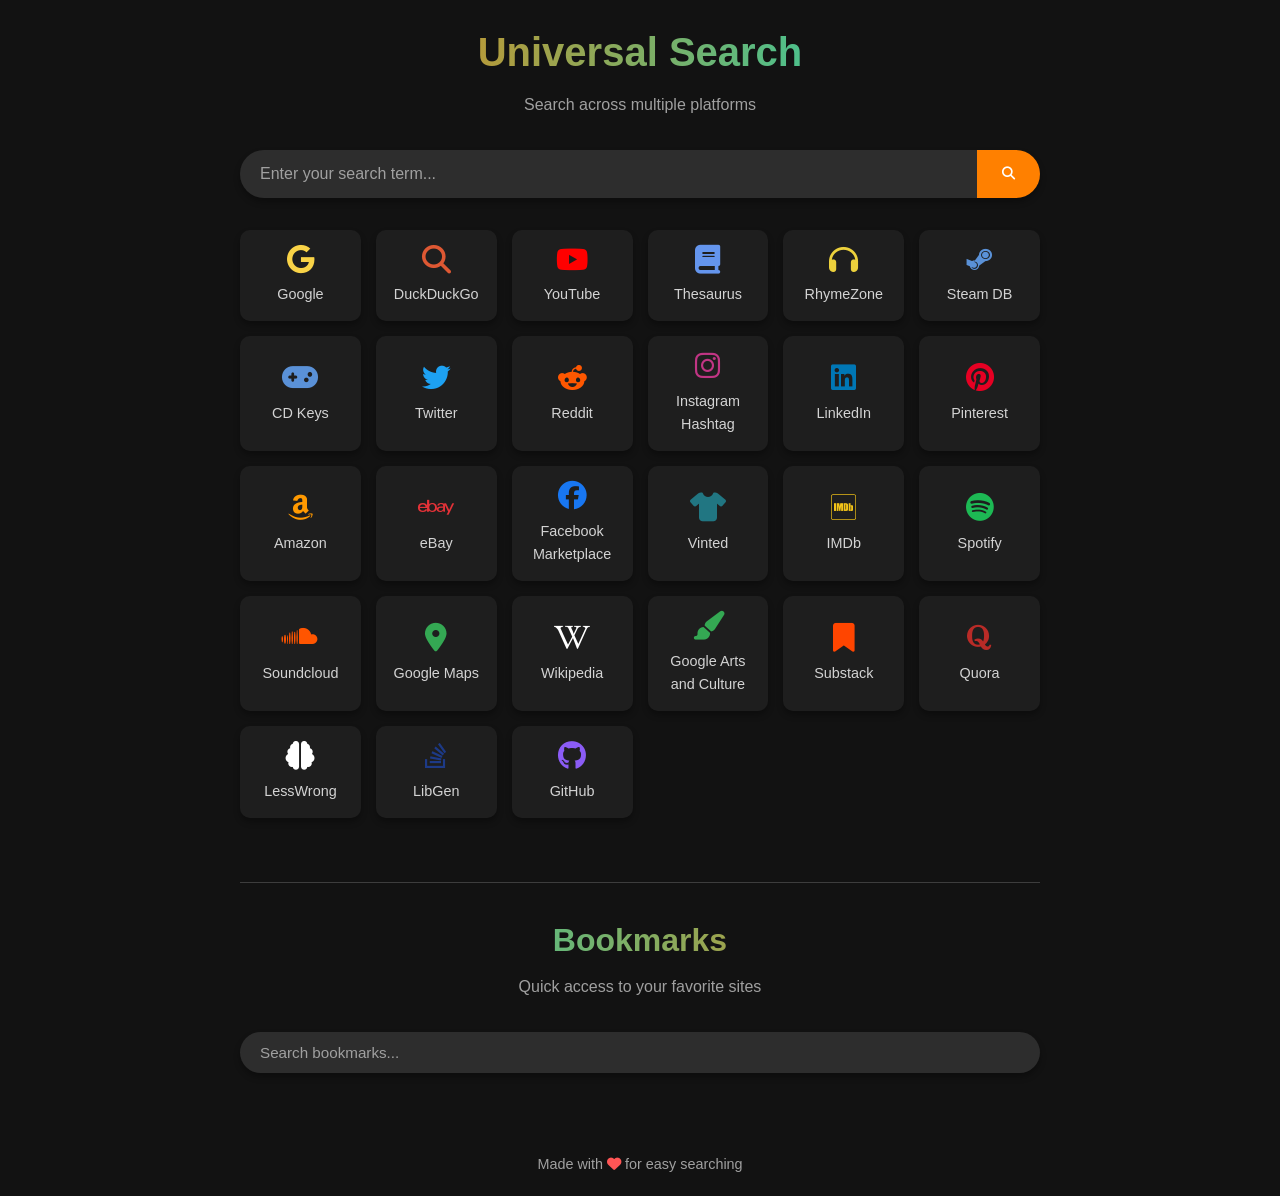
==== index.html @ 2fc73e58 "Update index.html" ====
<!DOCTYPE html>
<html lang="en">
<head>
    <meta charset="UTF-8">
    <meta name="viewport" content="width=device-width, initial-scale=1.0">
    <title>🌍 Universal Search</title>
    <link rel="stylesheet" href="https://cdnjs.cloudflare.com/ajax/libs/font-awesome/6.4.0/css/all.min.css">
    <style>
        :root {
    --bg-color: #121212;
    --card-bg: #1e1e1e;
    --text-primary: lightgrey;
    --text-secondary: #a0a0a0;
    --accent-color: #ff8000;
    --accent-hover: #9a67ea;
    --input-bg: #2d2d2d;
    --input-border: #3d3d3d;
    --shadow: 0 4px 6px rgba(0, 0, 0, 0.3);
}

* {
    margin: 0;
    padding: 0;
    box-sizing: border-box;
    font-family: 'Segoe UI', Tahoma, Geneva, Verdana, sans-serif;
}

body {
    background-color: var(--bg-color);
    color: var(--text-primary);
    min-height: 100vh;
    display: flex;
    justify-content: center;
    align-items: center;
    padding: 20px;
    line-height: 1.6;
}

.container {
    width: 100%;
    max-width: 800px;
    margin: 0 auto;
}

header {
    text-align: center;
    margin-bottom: 2rem;
}

h1 {
    font-size: 2.5rem;
    margin-bottom: 0.5rem;
    background: linear-gradient(90deg, var(--accent-color), #03dac6);
    -webkit-background-clip: text;
    background-clip: text;
    color: transparent;
}

.subtitle {
    color: var(--text-secondary);
    font-size: 1rem;
}

.search-box {
    margin-bottom: 2rem;
}

.input-group {
    display: flex;
    border-radius: 30px;
    overflow: hidden;
    box-shadow: var(--shadow);
}

#search-input {
    flex: 1;
    padding: 15px 20px;
    border: none;
    background-color: var(--input-bg);
    color: var(--text-primary);
    font-size: 1rem;
    outline: none;
}

#search-input::placeholder {
    color: var(--text-secondary);
}

#search-button {
    padding: 0 25px;
    border: none;
    background-color: var(--accent-color);
    color: white;
    cursor: pointer;
    transition: background-color 0.3s;
}

#search-button:hover {
    background-color: var(--accent-hover);
}

.search-options {
    display: grid;
    grid-template-columns: repeat(auto-fill, minmax(120px, 1fr));
    gap: 15px;
    margin-top: 1.5rem;
}

.search-option {
    background-color: var(--card-bg);
    border-radius: 10px;
    padding: 15px;
    text-align: center;
    cursor: pointer;
    transition: transform 0.2s, box-shadow 0.2s;
    box-shadow: var(--shadow);
    display: flex;
    flex-direction: column;
    align-items: center;
    justify-content: center;
}

.search-option:hover {
    transform: translateY(-3px);
    box-shadow: 0 6px 12px rgba(0, 0, 0, 0.2);
}

.search-option i {
    font-size: 1.8rem;
    margin-bottom: 10px;
}

.search-option .name {
    font-size: 0.9rem;
    font-weight: 500;
}

/* Bookmarks Section Styles */
.bookmarks-section {
    margin-top: 4rem;
    padding-top: 2rem;
    border-top: 1px solid var(--input-border);
}

.bookmarks-header {
    text-align: center;
    margin-bottom: 2rem;
}

.bookmarks-header h2 {
    font-size: 2rem;
    margin-bottom: 0.5rem;
    background: linear-gradient(90deg, #03dac6, var(--accent-color));
    -webkit-background-clip: text;
    background-clip: text;
    color: transparent;
}

.bookmarks-search {
    margin-bottom: 2rem;
}

.bookmarks-search input {
    width: 100%;
    padding: 12px 20px;
    border-radius: 30px;
    border: none;
    background-color: var(--input-bg);
    color: var(--text-primary);
    font-size: 0.95rem;
    outline: none;
    box-shadow: var(--shadow);
}

.bookmarks-search input::placeholder {
    color: var(--text-secondary);
}

.bookmarks-container {
    display: grid;
    grid-template-columns: repeat(auto-fill, minmax(250px, 1fr));
    gap: 20px;
}

.bookmark-category {
    background-color: var(--card-bg);
    border-radius: 10px;
    padding: 20px;
    box-shadow: var(--shadow);
}

.bookmark-category.hidden {
    display: none;
}

.category-header {
    font-size: 1.1rem;
    font-weight: 600;
    margin-bottom: 15px;
    padding-bottom: 10px;
    border-bottom: 2px solid;
}

.bookmark-list {
    display: flex;
    flex-direction: column;
    gap: 8px;
}

.bookmark-item {
    color: var(--text-primary);
    text-decoration: none;
    font-size: 0.95rem;
    transition: color 0.2s, transform 0.2s;
    display: block;
    padding: 4px 0;
}

.bookmark-item:hover {
    transform: translateX(5px);
    opacity: 0.8;
}

.bookmark-item.hidden {
    display: none;
}

.no-results {
    text-align: center;
    color: var(--text-secondary);
    padding: 40px 20px;
    font-size: 1.1rem;
    display: none;
}

.no-results.show {
    display: block;
}

footer {
    text-align: center;
    margin-top: 3rem;
    color: var(--text-secondary);
    font-size: 0.9rem;
}

footer i {
    color: #ff5555;
}

@media (max-width: 600px) {
    .search-options {
        grid-template-columns: repeat(auto-fill, minmax(100px, 1fr));
    }
    
    .bookmarks-container {
        grid-template-columns: 1fr;
    }
    
    h1 {
        font-size: 2rem;
    }
}
    </style>
</head>
<body>
    <div class="container">
        <header>
            <h1>Universal Search</h1>
            <p class="subtitle">Search across multiple platforms</p>
        </header>

        <main>
            <div class="search-box">
                <div class="input-group">
                    <input type="text" id="search-input" placeholder="Enter your search term..." autofocus>
                    <button id="search-button">
                        <i class="fas fa-search"></i>
                    </button>
                </div>
            </div>

            <div class="search-options">
                <!-- Search options will be populated by JavaScript -->
            </div>

            <!-- Bookmarks Section -->
            <section class="bookmarks-section">
                <div class="bookmarks-header">
                    <h2>Bookmarks</h2>
                    <p class="subtitle">Quick access to your favorite sites</p>
                </div>

                <div class="bookmarks-search">
                    <input type="text" id="bookmarks-search-input" placeholder="Search bookmarks...">
                </div>

                <div class="bookmarks-container" id="bookmarks-container">
                    <!-- Bookmarks will be populated by JavaScript -->
                </div>

                <div class="no-results" id="no-results">
                    No bookmarks found matching your search.
                </div>
            </section>
        </main>

        <footer>
            <p>Made with <i class="fas fa-heart"></i> for easy searching</p>
        </footer>
    </div>

    <script>
       // Array of search options - easily editable by developers
const searchOptions = [
  
  
    // Search Engines
    {
        name: "Google",
        icon: "fab fa-google",
        url: "https://www.google.com/search?q=",
        color: "#f9d347" // Google yellow
    },
    {
        name: "DuckDuckGo",
        icon: "fas fa-search",
        url: "https://duckduckgo.com/?q=",
        color: "#DE5833" // DuckDuckGo red
    },
    {
        name: "YouTube",
        icon: "fab fa-youtube",
        url: "https://www.youtube.com/results?search_query=",
        color: "#FF0000" // YouTube red
    },
    {
        name: "Thesaurus",
        icon: "fa-solid fa-book",
        url: "https://www.onelook.com/thesaurus/?s=",
        color: "#6495ED" // Onelook blue
    },
    {
        name: "RhymeZone",
        icon: "fa-solid fa-headphones",
        url: "https://www.rhymezone.com/r/rhyme.cgi?Word=",
        color: "#ecd13c" // Rhymezone yellow
    },
    // Gaming
    {
        name: "Steam DB",
        icon: "fa-brands fa-steam-symbol",
        url: "https://steamdb.info/search/?a=all&q=",
        color: "#5a91d7" // Steam blue
    },
    {
        name: "CD Keys",
        icon: "fa-solid fa-gamepad",
        url: "https://www.cdkeys.com/#q=",
        color: "#5a91d7" // CD Keys blue
    },
    // Social Media
    {
        name: "Twitter",
        icon: "fab fa-twitter",
        url: "https://twitter.com/search?q=",
        color: "#1DA1F2" // Twitter blue
    },
    {
        name: "Reddit",
        icon: "fa-brands fa-reddit-alien",
        url: "https://www.reddit.com/search/?q=",
        color: "#FF5700" // Reddit orange
    },
    {
        name: "Instagram Hashtag",
        icon: "fa-brands fa-instagram",
        url: "https://www.instagram.com/explore/tags/",
        color: "#C13584" // Instagram gradient
    },
    {
        name: "LinkedIn",
        icon: "fab fa-linkedin",
        url: "https://www.linkedin.com/search/results/all/?keywords=",
        color: "#0077B5" // LinkedIn blue
    },
    {
        name: "Pinterest",
        icon: "fab fa-pinterest",
        url: "https://www.pinterest.com/search/pins/?q=",
        color: "#E60023" // Pinterest red
    },
    // Shopping
    {
        name: "Amazon",
        icon: "fab fa-amazon",
        url: "https://www.amazon.co.uk/s?k=",
        color: "#FF9900" // Amazon orange
    },
    {
        name: "eBay",
        icon: "fab fa-ebay",
        url: "https://www.ebay.co.uk/sch/i.html?_nkw=",
        color: "#E53238" // eBay red
    },
    {
        name: "Facebook Marketplace",
        icon: "fab fa-facebook",
        url: "https://www.facebook.com/marketplace/glasgow/search?query=",
        color: "#1877F2" // Facebook blue
    },
    {
        name: "Vinted",
        icon: "fa-solid fa-shirt",
        url: "https://www.vinted.co.uk/catalog?search_text=",
        color: "#217682" // Vinted teal
    },
    // Entertainment
    {
        name: "IMDb",
        icon: "fab fa-imdb",
        url: "https://www.imdb.com/find?q=",
        color: "#F5C518" // IMDb yellow
    },
    {
        name: "Spotify",
        icon: "fab fa-spotify",
        url: "https://open.spotify.com/search/",
        color: "#1DB954" // Spotify green
    },
    {
        name: "Soundcloud",
        icon: "fab fa-soundcloud",
        url: "https://soundcloud.com/search?q=",
        color: "#FF5500" // Soundcloud orange
    },
    // Learning
    {
        name: "Google Maps",
        icon: "fas fa-map-marker-alt",
        url: "https://www.google.com/maps/search/",
        color: "#34A853" // Google Maps green
    },
    {
        name: "Wikipedia",
        icon: "fab fa-wikipedia-w",
        url: "https://en.wikipedia.org/wiki/Special:Search?search=",
        color: "#FFFFFF" // Wikipedia white
    },
    {
        name: "Google Arts and Culture",
        icon: "fas fa-paint-brush",
        url: "https://artsandculture.google.com/search?q=",
        color: "#34A853" // Google Arts and Culture green
    },
    {
        name: "Substack",
        icon: "fa-solid fa-bookmark",
        url: "https://substack.com/search/",
        color: "#FF4500" // Substack orange
    },
    {
        name: "Quora",
        icon: "fab fa-quora",
        url: "https://www.quora.com/search?q=",
        color: "#B92B27" // Quora red
    },
    {
        name: "LessWrong",
        icon: "fa-solid fa-brain",
        url: "https://www.lesswrong.com/search?query=",
        color: "#ffffff" // LessWrong white
    },
    {
        name: "LibGen",
        icon: "fab fa-stack-overflow",
        url: "https://libgen.li/index.php?req=",
        color: "#1d3a87" // LibGen blue
    },
    // Programming
    {
        name: "GitHub",
        icon: "fab fa-github",
        url: "https://github.com/search?q=",
        color: "#8B5CF6" // GitHub purple
    }
];

// Bookmarks data - easily editable by developers
const bookmarks = [
  
    // Entertainment 
    {
        name: "YouTube",
        url: "https://www.youtube.com/",
        category: "Entertainment",
        tags: ["Entertainment", "Learning", "Video"]
    },
    {
        name: "Spotify",
        url: "https://open.spotify.com/",
        category: "Entertainment",
        tags: ["Entertainment", "Learning", "Podcast", "Music"]
    },
    {
        name: "Rumble",
        url: "https://rumble.com/",
        category: "Entertainment",
        tags: ["Entertainment", "Learning", "Podcast"]
    },
    // Prudence 
    {
        name: "To Do - Upcoming",
        url: "https://app.todoist.com/app/upcoming",
        category: "Prudence",
        tags: ["Prudence", "Planning"]
    },
    {
        name: "Calendar",
        url: "https://calendar.google.com/calendar/u/0/r",
        category: "Prudence",
        tags: ["Prudence", "Planning"]
    },
    {
        name: "Habitify",
        url: "https://app.habitify.me/journal/all-habits",
        category: "Prudence",
        tags: ["Prudence", "Planning"]
    },
    // Programming 
    {
        name: "GitHub",
        url: "https://github.com",
        category: "Programming",
        tags: ["development", "code", "repository", "version control", "git"]
    },
    {
        name: "GitHub Repos",
        url: "https://github.com/kay-who-codes?tab=repositories",
        category: "Programming",
        tags: ["development", "code", "repository", "version control", "git"]
    },
    {
        name: "CodePen",
        url: "https://codepen.io",
        category: "Programming",
        tags: ["development", "code", "frontend", "playground"]
    },
    // Reading
    {
        name: "Google Play Books",
        url: "https://play.google.com/books",
        category: "Reading",
        tags: ["Learning", "blog", "writing", "stories"]
    },
    // Money 
    {
        name: "Nationwide",
        url: "https://www.nationwide.co.uk/",
        category: "Money",
        tags: ["money", "fiat"]
    },
    {
        name: "Yahoo Finance - Trending",
        url: "https://uk.finance.yahoo.com/markets/stocks/trending/",
        category: "Money",
        tags: ["Learning", "money", "investing", "fiat"]
    },
               {
        name: "eToro Watchlist",
        url: "https://www.etoro.com/watchlists",
        category: "Money",
        tags: ["Learning", "money", "investing", "fiat"]
    },
    {
        name: "Trading 212",
        url: "https://www.trading212.com/",
        category: "Money",
        tags: ["Learning", "money", "investing", "fiat"]
    },
    // Social Media
    {
        name: "Twitter",
        url: "https://twitter.com",
        category: "Social Media",
        tags: ["social", "microblogging", "news"]
    },
    {
        name: "Reddit",
        url: "https://www.reddit.com",
        category: "Social Media",
        tags: ["social", "community", "forums", "discussion"]
    },
    {
        name: "LinkedIn",
        url: "https://www.linkedin.com",
        category: "Social Media",
        tags: ["social", "professional", "networking", "jobs"]
    },
    {
        name: "Discord",
        url: "https://discord.com",
        category: "Social Media",
        tags: ["social", "chat", "community", "voice"]
    },
    // Gaming 
    {
        name: "Lichess",
        url: "http://lichess.org/",
        category: "Gaming",
        tags: ["gaming", "strategy", "multiplayer"]
    },
    {
        name: "Board Game Arena",
        url: "https://boardgamearena.com",
        category: "Gaming",
        tags: ["gaming", "Board Games", "multiplayer"]
    },
    // AI Chat 
    {
        name: "ChatGPT",
        url: "https://chat.openai.com",
        category: "AI Chat",
        tags: ["ai", "chatbot", "assistant", "openai"]
    },
    {
        name: "Claude",
        url: "https://claude.ai",
        category: "AI Chat",
        tags: ["ai", "chatbot", "assistant", "anthropic"]
    },
    {
        name: "Google Gemini",
        url: "https://gemini.google.com",
        category: "AI Chat",
        tags: ["ai", "chatbot", "assistant", "google"]
    },
    {
        name: "Lumo",
        url: "https://lumo.proton.me/u/0/",
        category: "AI Chat",
        tags: ["ai", "chatbot", "private", "assistant"]
    },
    // Shopping 
    {
        name: "Amazon",
        url: "https://www.amazon.co.uk/",
        category: "Shopping",
        tags: ["shopping"]
    },
    {
        name: "eBay",
        url: "http://www.ebay.co.uk/",
        category: "Shopping",
        tags: ["shopping"]
    },
    {
        name: "Facebook Marketplace",
        url: "http://facebook.com/marketplace",
        category: "Shopping",
        tags: ["shopping", "Secondhand"]
    },
    {
        name: "Hot UK Deals",
        url: "http://hotukdeals.com/",
        category: "Shopping",
        tags: ["shopping"]
    },
    {
        name: "Loaded",
        url: "http://loaded.com/",
        category: "Shopping",
        tags: ["shopping", "gaming"]
    },
    {
        name: "Is There Any Deal",
        url: "https://isthereanydeal.com/deals/#filter:N4Iglgdg6ghmAuAbMBneIBc8BOBXApgL5A==",
        category: "Shopping",
        tags: ["shopping", "gaming"]
    },
    // Tools 
    {
        name: "Canva",
        url: "https://www.canva.com",
        category: "Tools",
        tags: ["design", "graphics", "templates"]
    }
];

// Category colors - easily customizable
const categoryColors = {
    "Entertainment": "#3dd6f5",
    "Prudence": "#f85d5d",
    "Programming": "#4A90E2",
    "Reading": "#50C878",
    "Social Media": "#9B59B6",
    "Money": "#3de67e",
    "Gaming": "#99f53d",
    "AI Chat": "#FF69B4",
    "Shopping": "#99f53d",
    "Tools": "#FFD700"
};

// DOM elements
const searchInput = document.getElementById('search-input');
const searchButton = document.getElementById('search-button');
const searchOptionsContainer = document.querySelector('.search-options');
const bookmarksSearchInput = document.getElementById('bookmarks-search-input');
const bookmarksContainer = document.getElementById('bookmarks-container');
const noResults = document.getElementById('no-results');

// Initialize the app
function init() {
    renderSearchOptions();
    renderBookmarks();
    setupEventListeners();
}

// Render search options
function renderSearchOptions() {
    searchOptionsContainer.innerHTML = '';
    
    searchOptions.forEach(option => {
        const optionElement = document.createElement('div');
        optionElement.className = 'search-option';
        optionElement.dataset.url = option.url;
        optionElement.innerHTML = `
            <i class="${option.icon}" style="color: ${option.color}"></i>
            <span class="name">${option.name}</span>
        `;
        searchOptionsContainer.appendChild(optionElement);
    });
}

// Render bookmarks
function renderBookmarks() {
    bookmarksContainer.innerHTML = '';
    
    // Group bookmarks by category
    const bookmarksByCategory = {};
    bookmarks.forEach(bookmark => {
        if (!bookmarksByCategory[bookmark.category]) {
            bookmarksByCategory[bookmark.category] = [];
        }
        bookmarksByCategory[bookmark.category].push(bookmark);
    });
    
    // Create category cards
    Object.keys(bookmarksByCategory).forEach(category => {
        const categoryCard = document.createElement('div');
        categoryCard.className = 'bookmark-category';
        categoryCard.dataset.category = category;
        
        const categoryColor = categoryColors[category] || '#808080';
        
        const categoryHeader = document.createElement('div');
        categoryHeader.className = 'category-header';
        categoryHeader.style.borderColor = categoryColor;
        categoryHeader.style.color = categoryColor;
        categoryHeader.textContent = category;
        
        const bookmarkList = document.createElement('div');
        bookmarkList.className = 'bookmark-list';
        
        bookmarksByCategory[category].forEach(bookmark => {
            const bookmarkLink = document.createElement('a');
            bookmarkLink.href = bookmark.url;
            bookmarkLink.className = 'bookmark-item';
            bookmarkLink.target = '_blank';
            bookmarkLink.textContent = bookmark.name;
            bookmarkLink.dataset.name = bookmark.name.toLowerCase();
            bookmarkLink.dataset.tags = bookmark.tags.join(' ').toLowerCase();
            bookmarkLink.style.color = lightgrey;
            
            bookmarkList.appendChild(bookmarkLink);
        });
        
        categoryCard.appendChild(categoryHeader);
        categoryCard.appendChild(bookmarkList);
        bookmarksContainer.appendChild(categoryCard);
    });
}

// Filter bookmarks
function filterBookmarks(searchTerm) {
    const term = searchTerm.toLowerCase().trim();
    const categories = document.querySelectorAll('.bookmark-category');
    let visibleCount = 0;
    
    if (term === '') {
        // Show all
        categories.forEach(category => {
            category.classList.remove('hidden');
            const bookmarkItems = category.querySelectorAll('.bookmark-item');
            bookmarkItems.forEach(item => item.classList.remove('hidden'));
        });
        noResults.classList.remove('show');
        return;
    }
    
    categories.forEach(category => {
        const bookmarkItems = category.querySelectorAll('.bookmark-item');
        let categoryHasVisibleItems = false;
        
        bookmarkItems.forEach(item => {
            const name = item.dataset.name;
            const tags = item.dataset.tags;
            
            if (name.includes(term) || tags.includes(term)) {
                item.classList.remove('hidden');
                categoryHasVisibleItems = true;
                visibleCount++;
            } else {
                item.classList.add('hidden');
            }
        });
        
        if (categoryHasVisibleItems) {
            category.classList.remove('hidden');
        } else {
            category.classList.add('hidden');
        }
    });
    
    if (visibleCount === 0) {
        noResults.classList.add('show');
    } else {
        noResults.classList.remove('show');
    }
}

// Setup event listeners
function setupEventListeners() {
    // Search button click
    searchButton.addEventListener('click', performSearch);
    
    // Enter key in search input
    searchInput.addEventListener('keypress', (e) => {
        if (e.key === 'Enter') {
            performSearch();
        }
    });
    
    // Search option clicks
    document.querySelectorAll('.search-option').forEach(option => {
        option.addEventListener('click', function() {
            const searchUrl = this.dataset.url;
            performSearch(searchUrl);
        });
    });
    
    // Bookmarks search
    bookmarksSearchInput.addEventListener('input', (e) => {
        filterBookmarks(e.target.value);
    });
}

// Perform the search
function performSearch(customUrl = null) {
    const searchTerm = searchInput.value.trim();
    
    if (!searchTerm) {
        searchInput.focus();
        return;
    }
    
    // If a custom URL is provided (from clicking an option), use that
    // Otherwise use the first search option (Google) as default
    const searchUrl = customUrl || searchOptions[0].url;
    window.open(searchUrl + encodeURIComponent(searchTerm), '_blank');
}

// Initialize the app when DOM is loaded
document.addEventListener('DOMContentLoaded', init);
    </script>
</body>
</html>
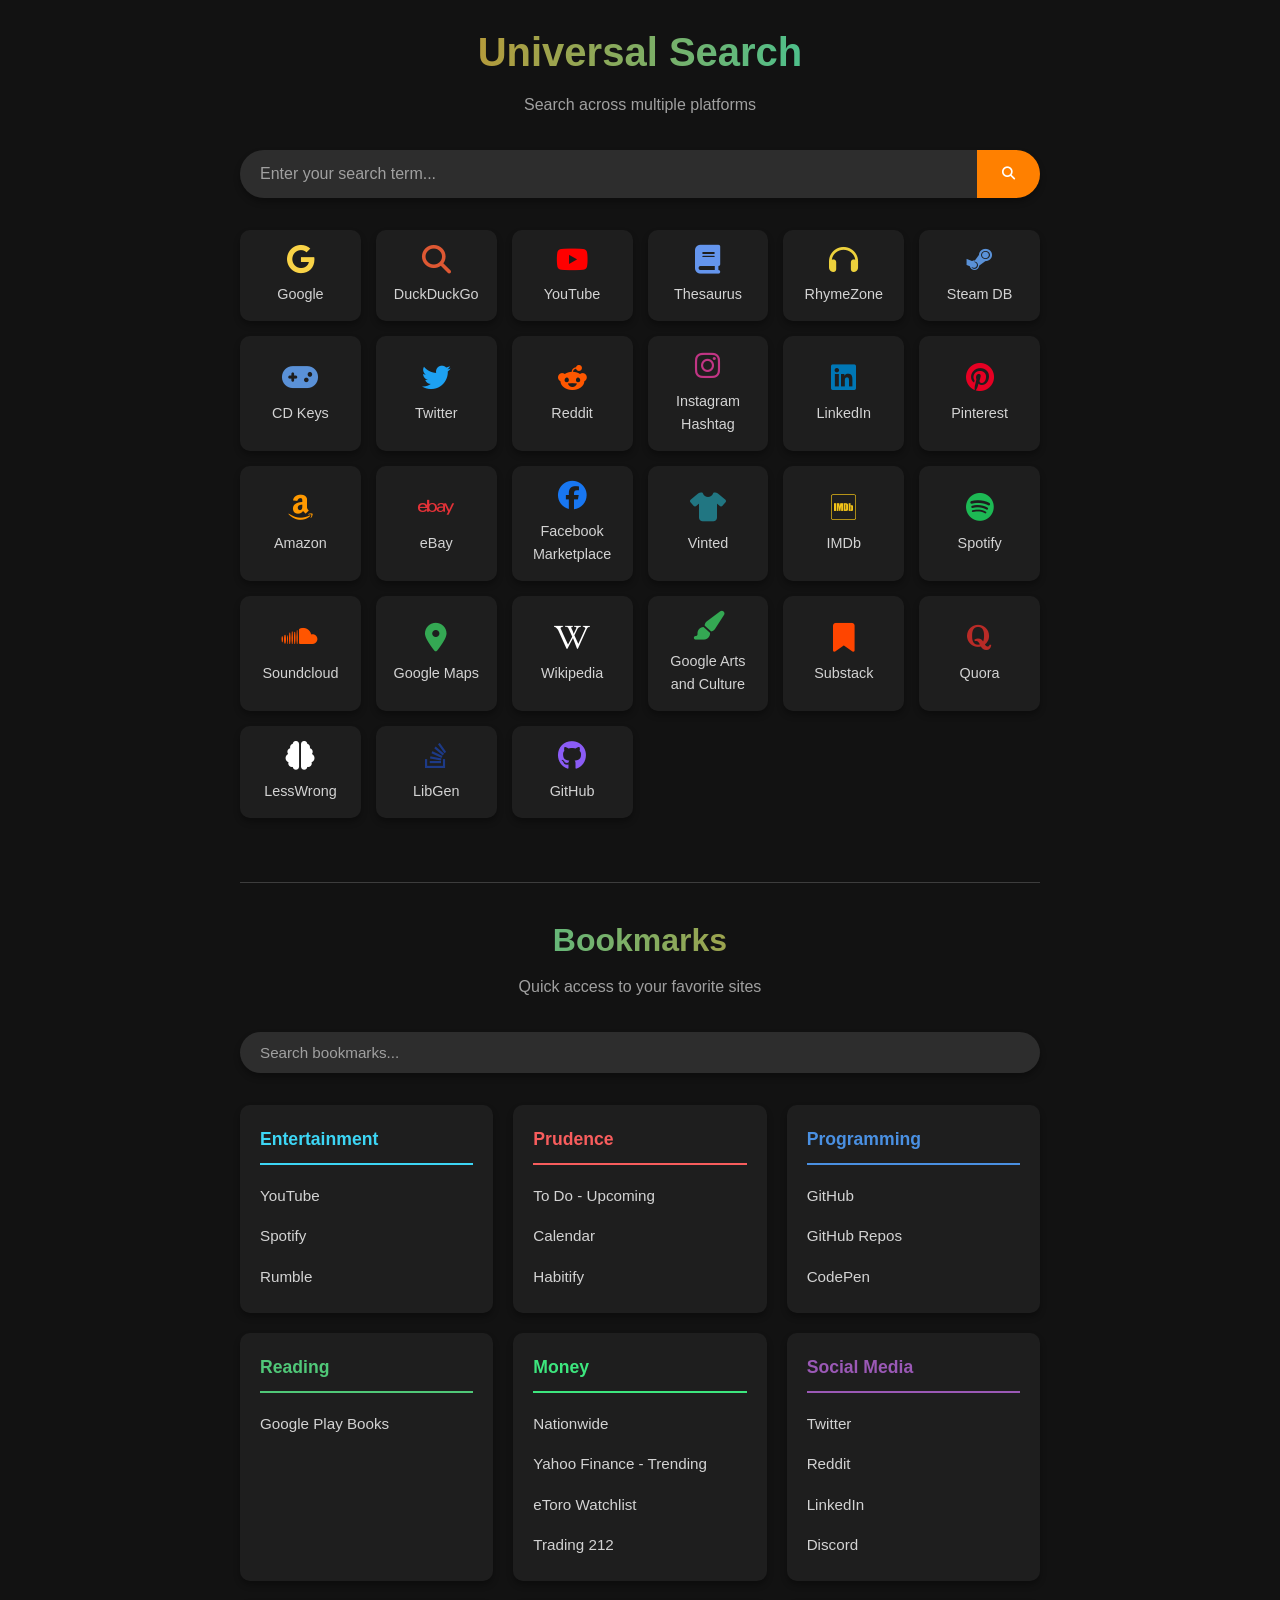
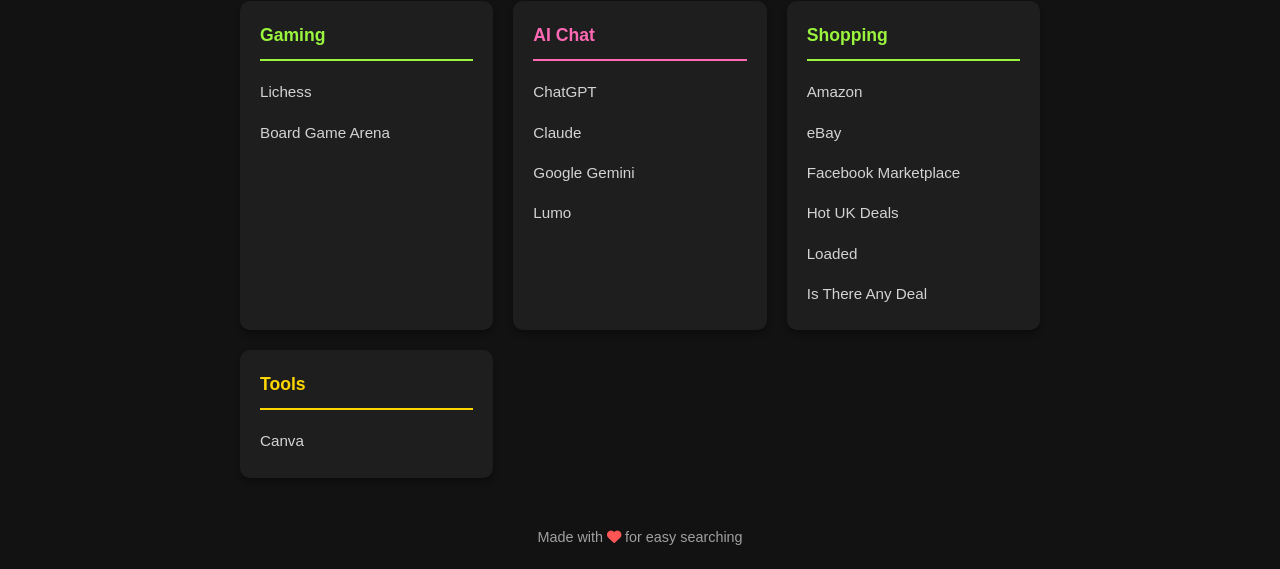
==== commit 30731a24: "Fix style color assignment in index.html" ====
--- a/index.html
+++ b/index.html
@@ -770,7 +770,7 @@
             bookmarkLink.textContent = bookmark.name;
             bookmarkLink.dataset.name = bookmark.name.toLowerCase();
             bookmarkLink.dataset.tags = bookmark.tags.join(' ').toLowerCase();
-            bookmarkLink.style.color = lightgrey;
+            bookmarkLink.style.color = "lightgrey";
             
             bookmarkList.appendChild(bookmarkLink);
         });
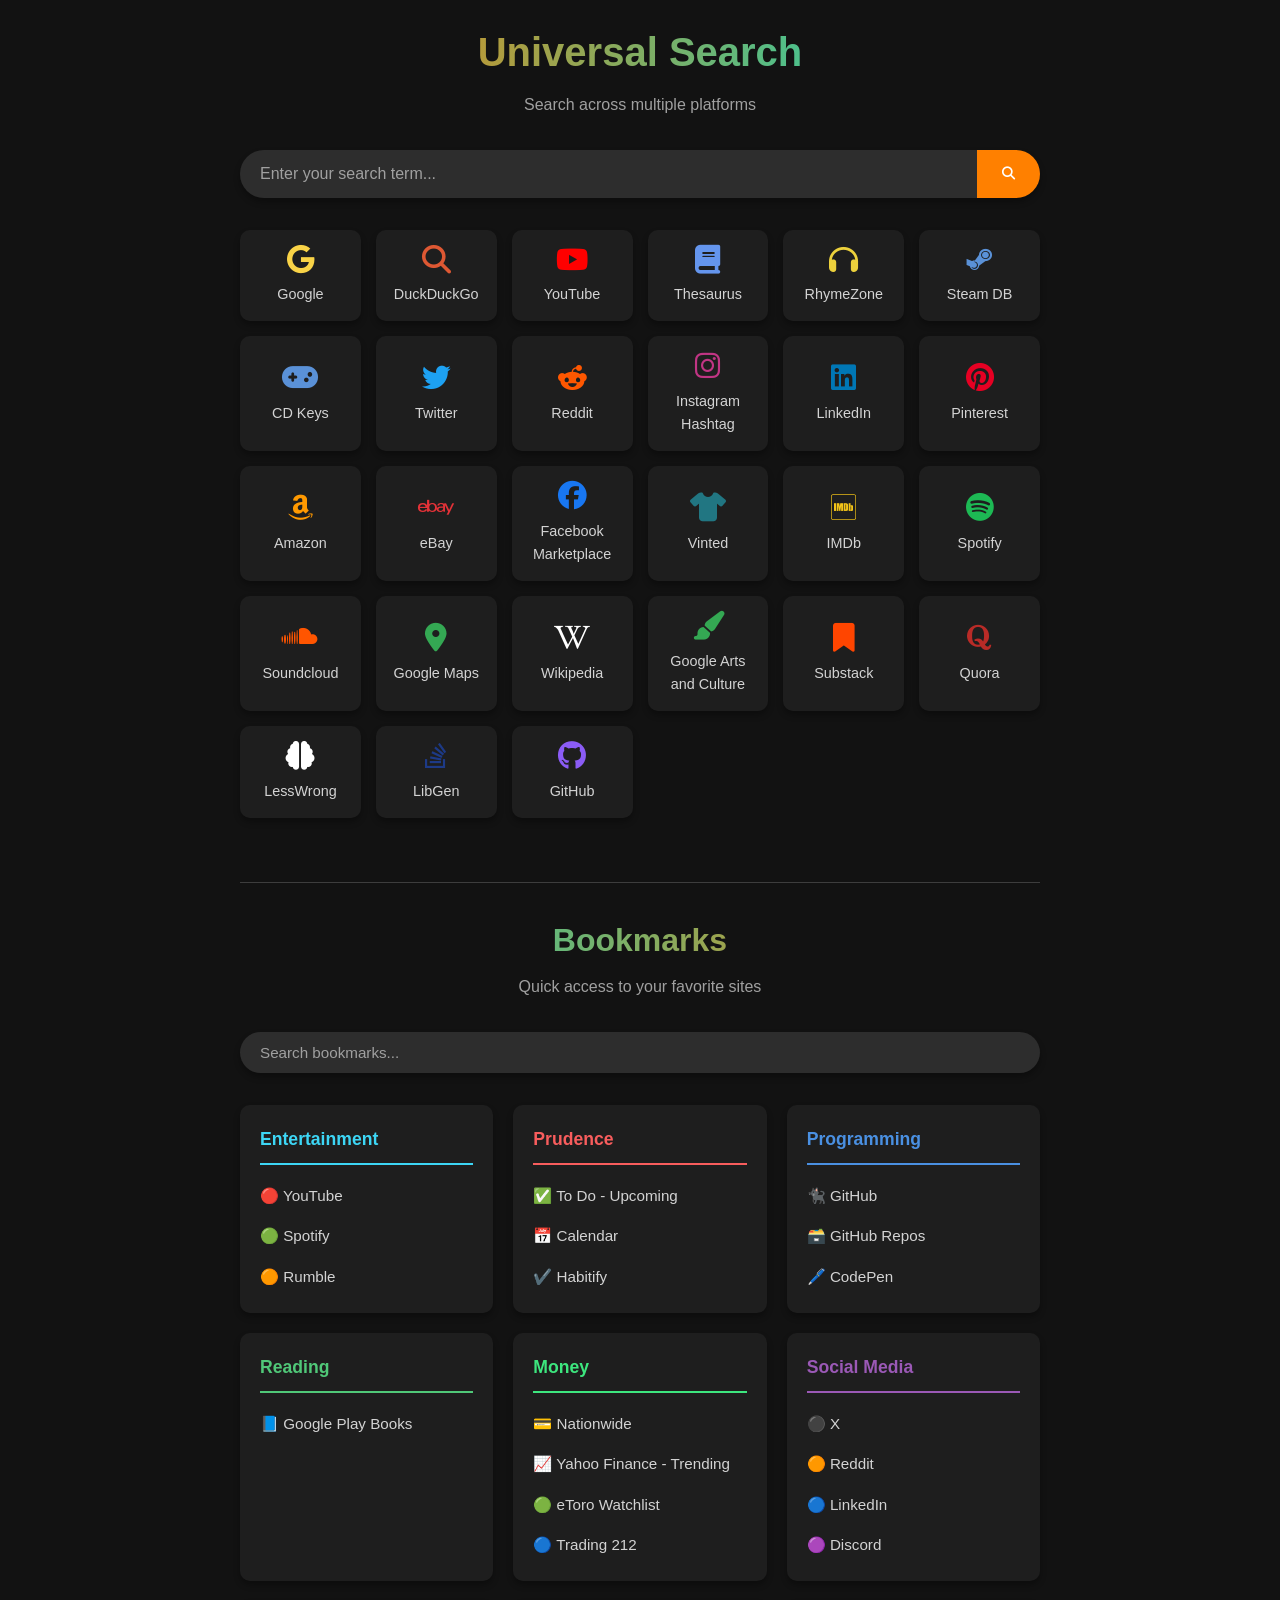
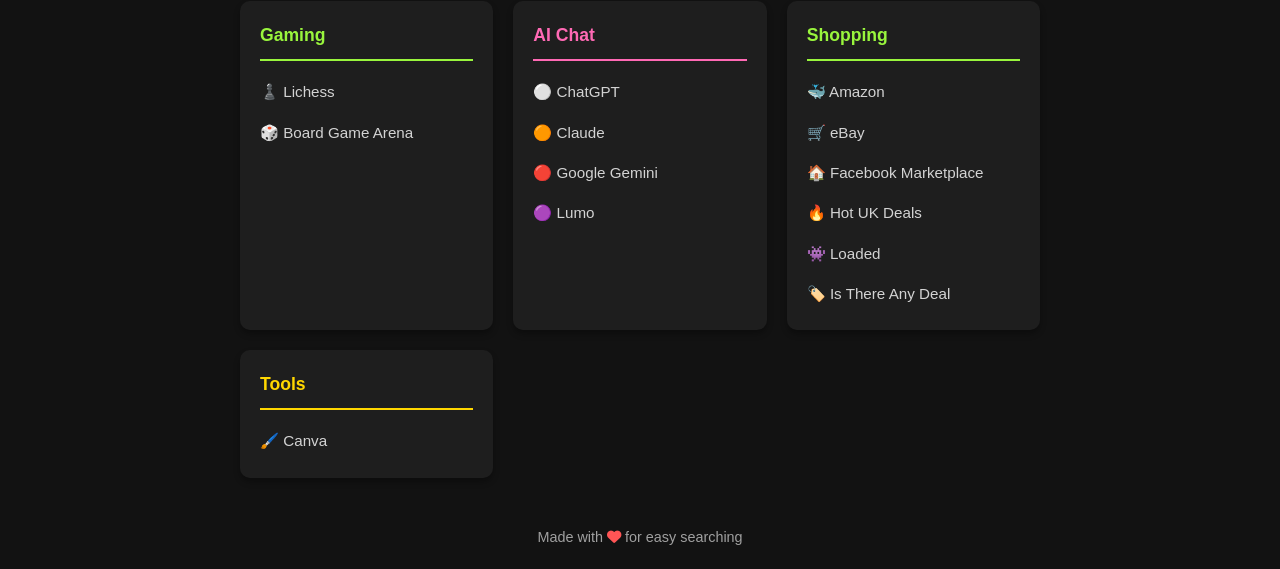
==== commit 30cccc98: "Add emojis to bookmark names for better visibility" ====
--- a/index.html
+++ b/index.html
@@ -491,196 +491,196 @@
   
     // Entertainment 
     {
-        name: "YouTube",
+        name: "🔴 YouTube",
         url: "https://www.youtube.com/",
         category: "Entertainment",
         tags: ["Entertainment", "Learning", "Video"]
     },
     {
-        name: "Spotify",
+        name: "🟢 Spotify",
         url: "https://open.spotify.com/",
         category: "Entertainment",
         tags: ["Entertainment", "Learning", "Podcast", "Music"]
     },
     {
-        name: "Rumble",
+        name: "🟠 Rumble",
         url: "https://rumble.com/",
         category: "Entertainment",
         tags: ["Entertainment", "Learning", "Podcast"]
     },
     // Prudence 
     {
-        name: "To Do - Upcoming",
+        name: "✅ To Do - Upcoming",
         url: "https://app.todoist.com/app/upcoming",
         category: "Prudence",
         tags: ["Prudence", "Planning"]
     },
     {
-        name: "Calendar",
+        name: "📅 Calendar",
         url: "https://calendar.google.com/calendar/u/0/r",
         category: "Prudence",
         tags: ["Prudence", "Planning"]
     },
     {
-        name: "Habitify",
+        name: "✔️ Habitify",
         url: "https://app.habitify.me/journal/all-habits",
         category: "Prudence",
         tags: ["Prudence", "Planning"]
     },
     // Programming 
     {
-        name: "GitHub",
+        name: "🐈‍⬛ GitHub",
         url: "https://github.com",
         category: "Programming",
         tags: ["development", "code", "repository", "version control", "git"]
     },
     {
-        name: "GitHub Repos",
+        name: "🗃️ GitHub Repos",
         url: "https://github.com/kay-who-codes?tab=repositories",
         category: "Programming",
         tags: ["development", "code", "repository", "version control", "git"]
     },
     {
-        name: "CodePen",
+        name: "🖊️ CodePen",
         url: "https://codepen.io",
         category: "Programming",
         tags: ["development", "code", "frontend", "playground"]
     },
     // Reading
     {
-        name: "Google Play Books",
+        name: "📘 Google Play Books",
         url: "https://play.google.com/books",
         category: "Reading",
         tags: ["Learning", "blog", "writing", "stories"]
     },
     // Money 
     {
-        name: "Nationwide",
+        name: "💳 Nationwide",
         url: "https://www.nationwide.co.uk/",
         category: "Money",
         tags: ["money", "fiat"]
     },
     {
-        name: "Yahoo Finance - Trending",
+        name: "📈 Yahoo Finance - Trending",
         url: "https://uk.finance.yahoo.com/markets/stocks/trending/",
         category: "Money",
         tags: ["Learning", "money", "investing", "fiat"]
     },
                {
-        name: "eToro Watchlist",
+        name: "🟢 eToro Watchlist",
         url: "https://www.etoro.com/watchlists",
         category: "Money",
         tags: ["Learning", "money", "investing", "fiat"]
     },
     {
-        name: "Trading 212",
+        name: "🔵 Trading 212",
         url: "https://www.trading212.com/",
         category: "Money",
         tags: ["Learning", "money", "investing", "fiat"]
     },
     // Social Media
     {
-        name: "Twitter",
-        url: "https://twitter.com",
+        name: "⚫ X",
+        url: "https://x.com",
         category: "Social Media",
         tags: ["social", "microblogging", "news"]
     },
     {
-        name: "Reddit",
+        name: "🟠 Reddit",
         url: "https://www.reddit.com",
         category: "Social Media",
         tags: ["social", "community", "forums", "discussion"]
     },
     {
-        name: "LinkedIn",
+        name: "🔵 LinkedIn",
         url: "https://www.linkedin.com",
         category: "Social Media",
         tags: ["social", "professional", "networking", "jobs"]
     },
     {
-        name: "Discord",
+        name: "🟣 Discord",
         url: "https://discord.com",
         category: "Social Media",
         tags: ["social", "chat", "community", "voice"]
     },
     // Gaming 
     {
-        name: "Lichess",
+        name: "♟️ Lichess",
         url: "http://lichess.org/",
         category: "Gaming",
         tags: ["gaming", "strategy", "multiplayer"]
     },
     {
-        name: "Board Game Arena",
+        name: "🎲 Board Game Arena",
         url: "https://boardgamearena.com",
         category: "Gaming",
         tags: ["gaming", "Board Games", "multiplayer"]
     },
     // AI Chat 
     {
-        name: "ChatGPT",
+        name: "⚪ ChatGPT",
         url: "https://chat.openai.com",
         category: "AI Chat",
         tags: ["ai", "chatbot", "assistant", "openai"]
     },
     {
-        name: "Claude",
+        name: "🟠 Claude",
         url: "https://claude.ai",
         category: "AI Chat",
         tags: ["ai", "chatbot", "assistant", "anthropic"]
     },
     {
-        name: "Google Gemini",
+        name: "🔴 Google Gemini",
         url: "https://gemini.google.com",
         category: "AI Chat",
         tags: ["ai", "chatbot", "assistant", "google"]
     },
     {
-        name: "Lumo",
+        name: "🟣 Lumo",
         url: "https://lumo.proton.me/u/0/",
         category: "AI Chat",
         tags: ["ai", "chatbot", "private", "assistant"]
     },
     // Shopping 
     {
-        name: "Amazon",
+        name: "🐳 Amazon",
         url: "https://www.amazon.co.uk/",
         category: "Shopping",
         tags: ["shopping"]
     },
     {
-        name: "eBay",
+        name: "🛒 eBay",
         url: "http://www.ebay.co.uk/",
         category: "Shopping",
         tags: ["shopping"]
     },
     {
-        name: "Facebook Marketplace",
+        name: "🏠 Facebook Marketplace",
         url: "http://facebook.com/marketplace",
         category: "Shopping",
         tags: ["shopping", "Secondhand"]
     },
     {
-        name: "Hot UK Deals",
+        name: "🔥 Hot UK Deals",
         url: "http://hotukdeals.com/",
         category: "Shopping",
         tags: ["shopping"]
     },
     {
-        name: "Loaded",
+        name: "👾 Loaded",
         url: "http://loaded.com/",
         category: "Shopping",
         tags: ["shopping", "gaming"]
     },
     {
-        name: "Is There Any Deal",
+        name: "🏷️ Is There Any Deal",
         url: "https://isthereanydeal.com/deals/#filter:N4Iglgdg6ghmAuAbMBneIBc8BOBXApgL5A==",
         category: "Shopping",
         tags: ["shopping", "gaming"]
     },
     // Tools 
     {
-        name: "Canva",
+        name: "🖌️ Canva",
         url: "https://www.canva.com",
         category: "Tools",
         tags: ["design", "graphics", "templates"]
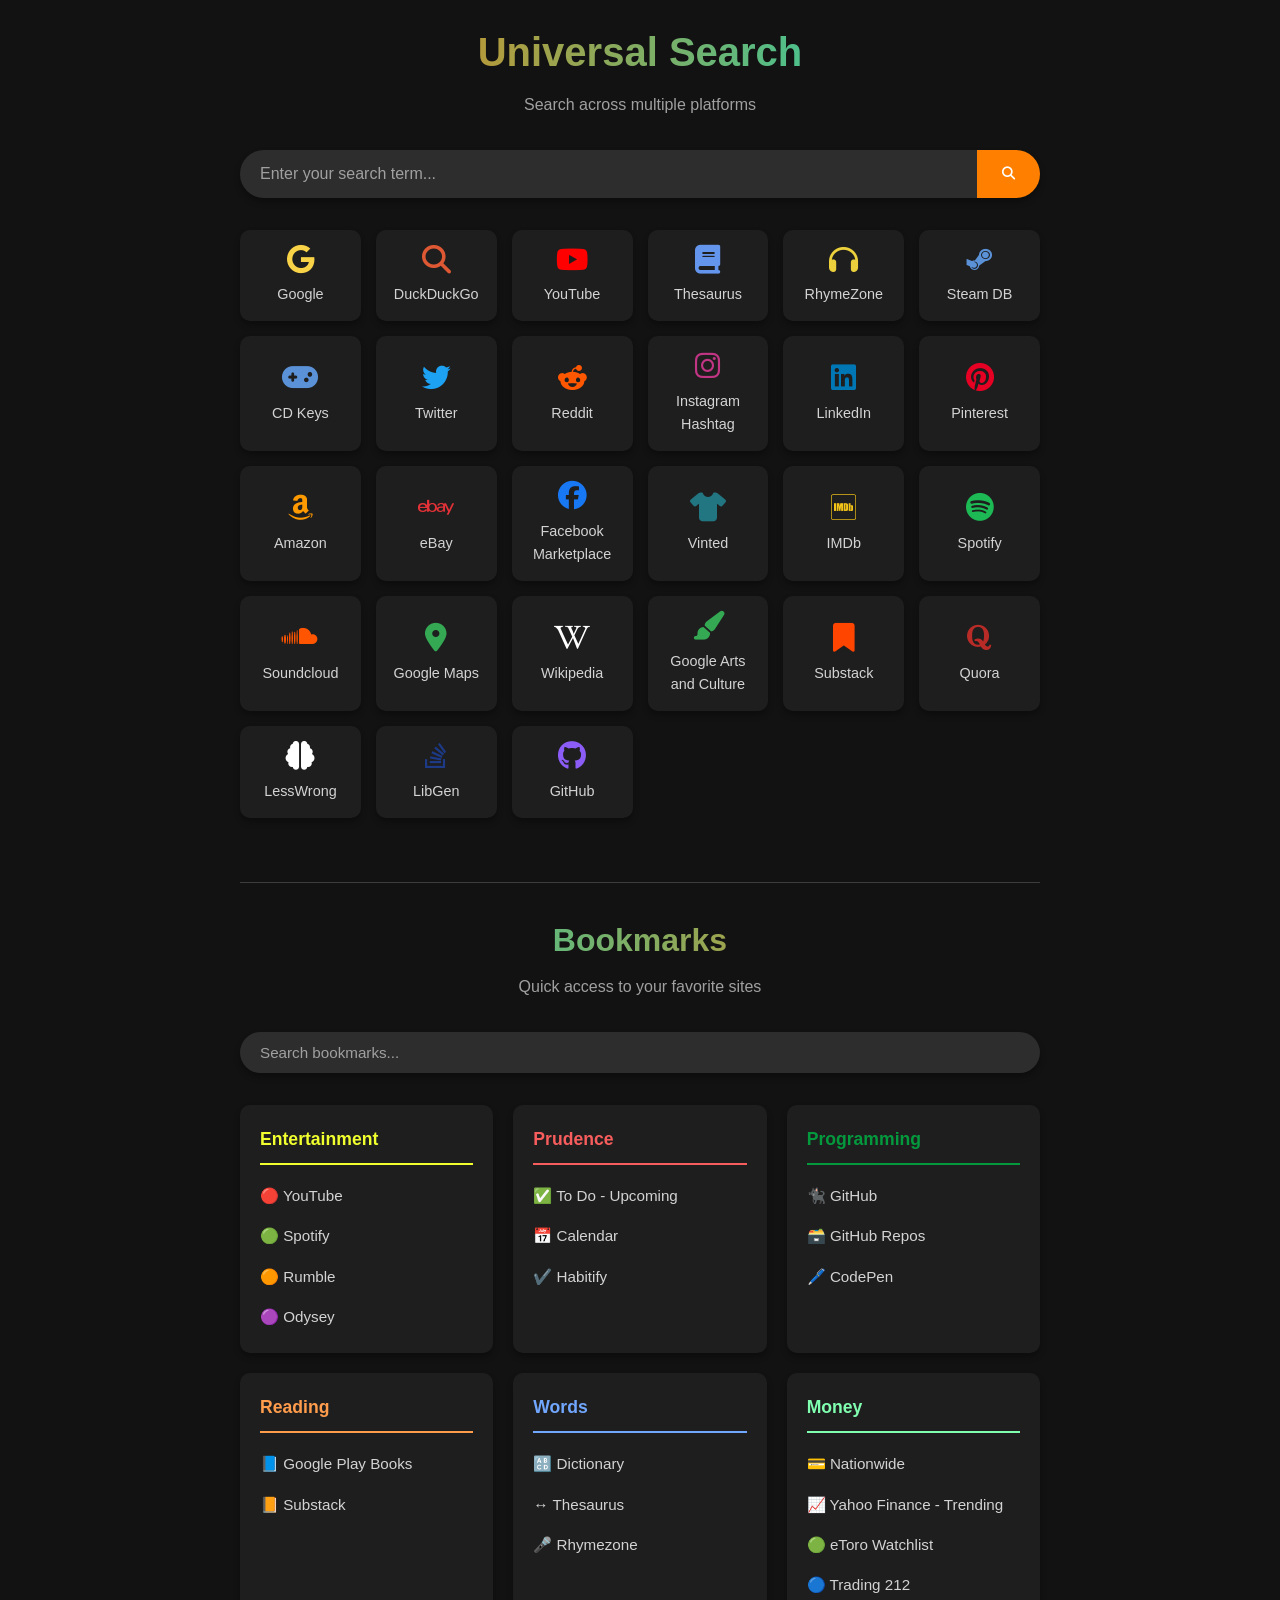
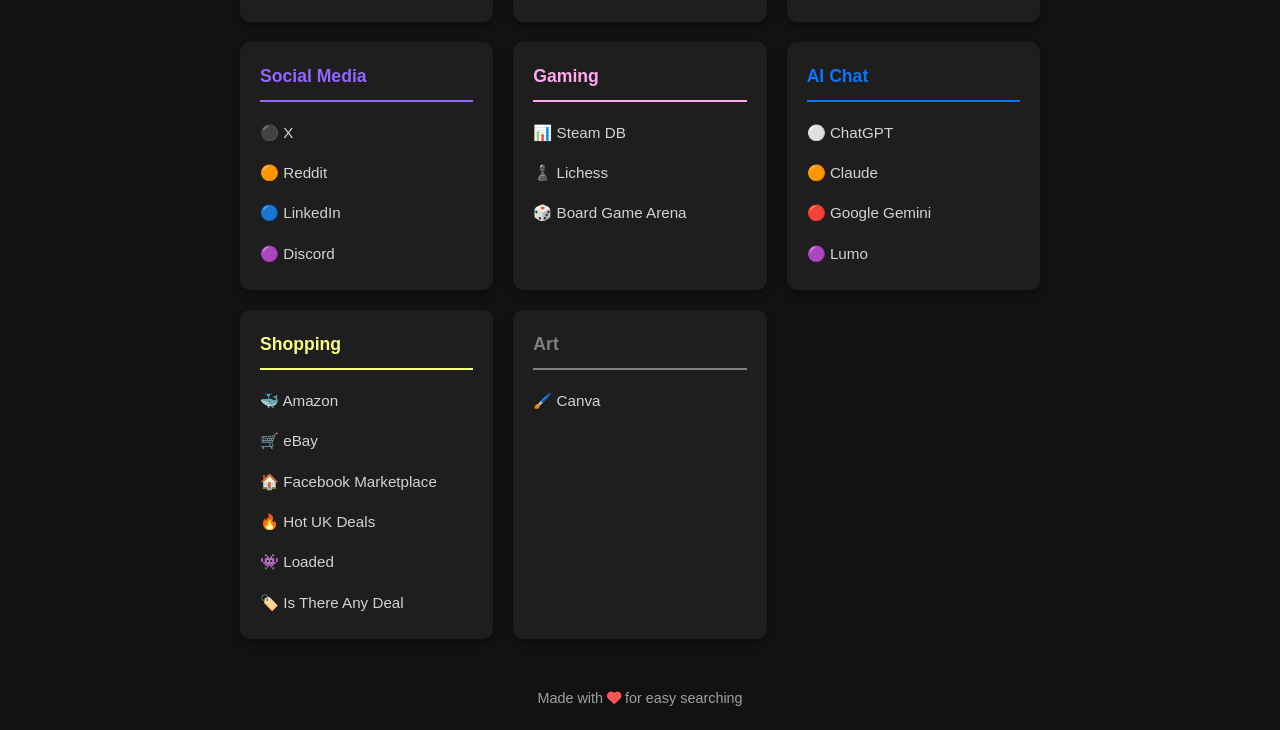
==== commit 017c711b: "Update index.html" ====
--- a/index.html
+++ b/index.html
@@ -508,6 +508,12 @@
         category: "Entertainment",
         tags: ["Entertainment", "Learning", "Podcast"]
     },
+    {
+        name: "🟣 Odysey",
+        url: "https://odysee.com/",
+        category: "Entertainment",
+        tags: ["Entertainment", "Learning", "Podcast"]
+    },
     // Prudence 
     {
         name: "✅ To Do - Upcoming",
@@ -546,12 +552,37 @@
         category: "Programming",
         tags: ["development", "code", "frontend", "playground"]
     },
-    // Reading
+    // Reading 
     {
         name: "📘 Google Play Books",
         url: "https://play.google.com/books",
         category: "Reading",
-        tags: ["Learning", "blog", "writing", "stories"]
+        tags: ["Learning", "reading", "books"]
+    },
+    {
+        name: "📙 Substack",
+        url: "https://substack.com/",
+        category: "Reading",
+        tags: ["Learning", "reading", "writing", "articles", "blogs"]
+    },
+    // Words 
+    {
+        name: "🔠 Dictionary",
+        url: "https://www.thefreedictionary.com/",
+        category: "Words",
+        tags: ["Learning", "words", "writing", "lyricism", "music"]
+    },
+    {
+        name: "↔️ Thesaurus",
+        url: "https://www.thefreedictionary.com/",
+        category: "Words",
+        tags: ["Learning", "words", "writing", "lyricism", "music"]
+    },
+    {
+        name: "🎤 Rhymezone",
+        url: "https://www.rhymezone.com/",
+        category: "Words",
+        tags: ["Learning", "words", "writing", "lyricism", "music"]
     },
     // Money 
     {
@@ -605,6 +636,12 @@
     },
     // Gaming 
     {
+        name: "📊 Steam DB",
+        url: "https://steamdb.info/",
+        category: "Gaming",
+        tags: ["gaming", "learning", "statistics"]
+    },
+    {
         name: "♟️ Lichess",
         url: "http://lichess.org/",
         category: "Gaming",
@@ -678,27 +715,28 @@
         category: "Shopping",
         tags: ["shopping", "gaming"]
     },
-    // Tools 
+    // Art 
     {
         name: "🖌️ Canva",
         url: "https://www.canva.com",
-        category: "Tools",
-        tags: ["design", "graphics", "templates"]
+        category: "Art",
+        tags: ["design", "graphics", "art"]
     }
 ];
 
 // Category colors - easily customizable
 const categoryColors = {
-    "Entertainment": "#3dd6f5",
+    "Entertainment": "#f1ff2e",
     "Prudence": "#f85d5d",
-    "Programming": "#4A90E2",
-    "Reading": "#50C878",
-    "Social Media": "#9B59B6",
-    "Money": "#3de67e",
-    "Gaming": "#99f53d",
-    "AI Chat": "#FF69B4",
-    "Shopping": "#99f53d",
-    "Tools": "#FFD700"
+    "Programming": "#05993e",
+    "Reading": "#ff9d4d",
+    "Words": "#71a7fe",
+    "Social Media": "#9466ff",
+    "Money": "#80ffb0",
+    "Gaming": "#ffa8ef",
+    "AI Chat": "#0a74ff",
+    "Shopping": "#f7ff80",
+    "Tools": "#adadad"
 };
 
 // DOM elements
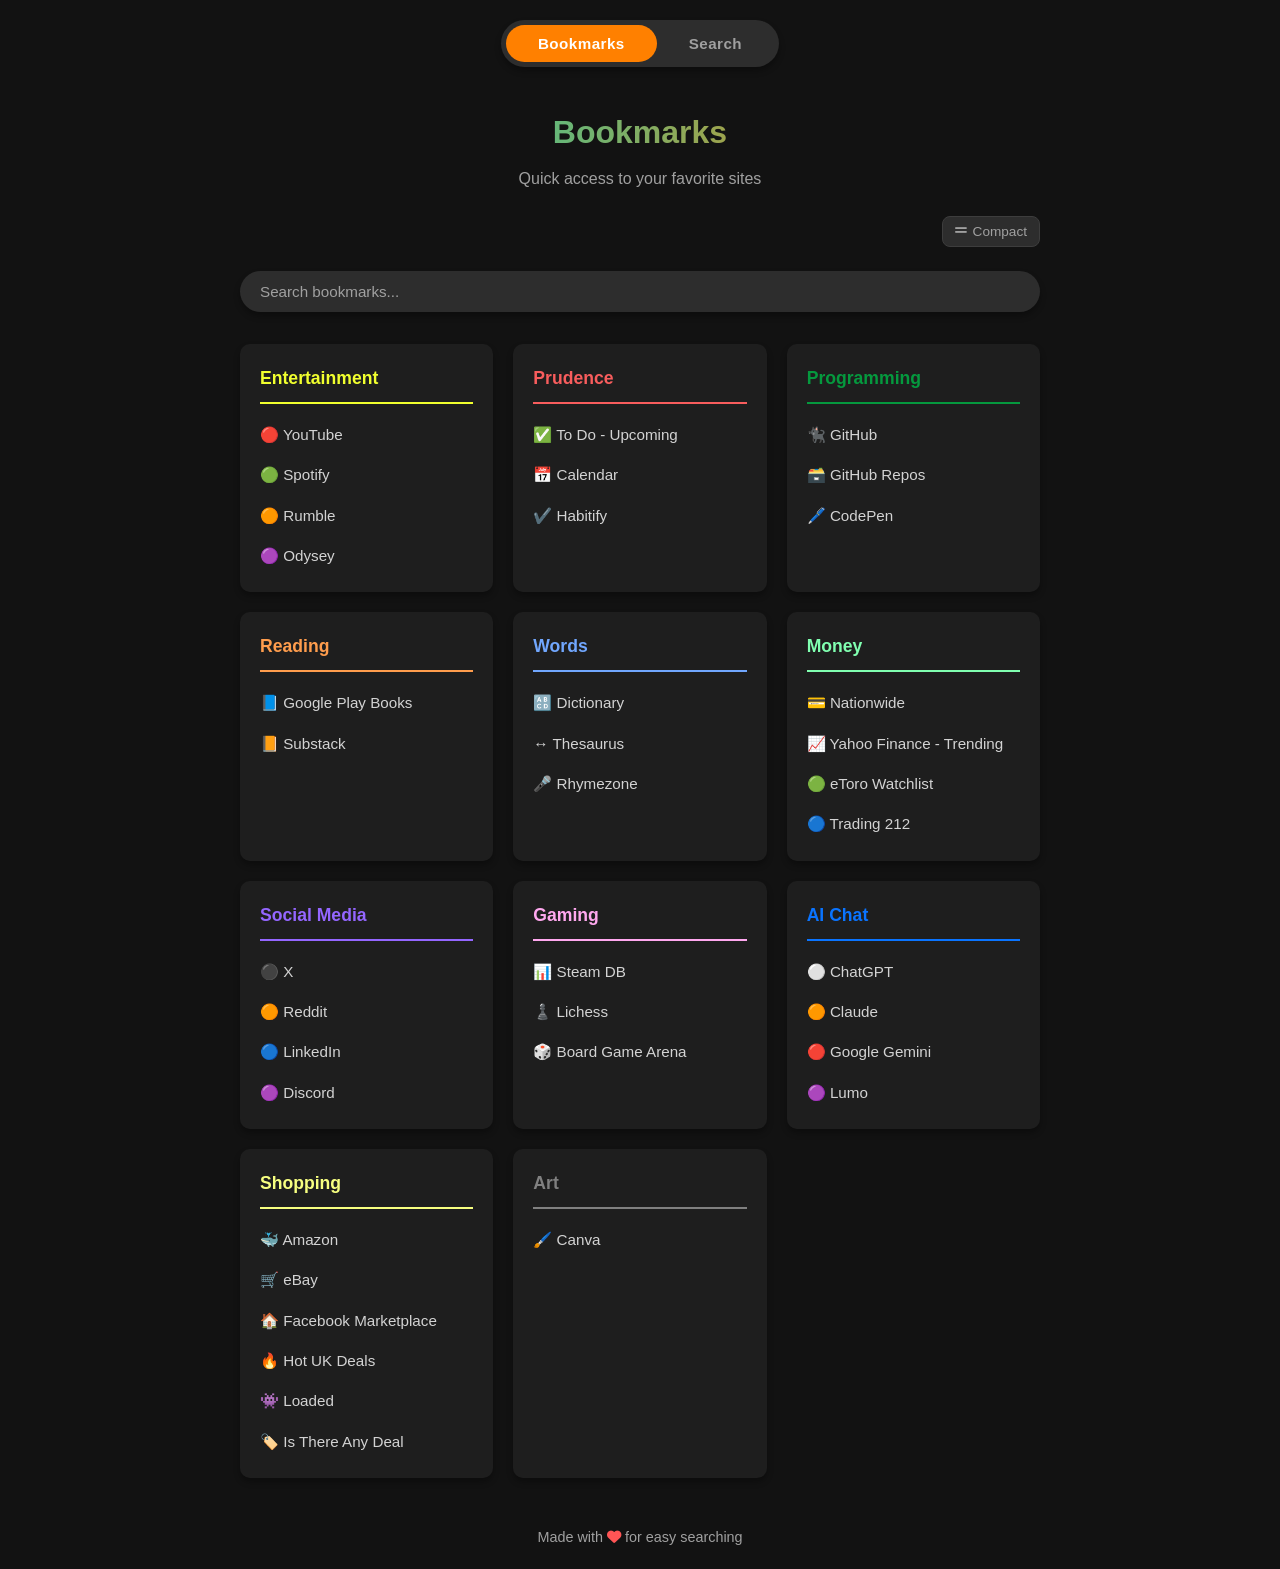
==== commit 2b552618: "Improvements" ====
--- a/index.html
+++ b/index.html
@@ -31,7 +31,7 @@
     min-height: 100vh;
     display: flex;
     justify-content: center;
-    align-items: center;
+    align-items: flex-start;
     padding: 20px;
     line-height: 1.6;
 }
@@ -40,6 +40,50 @@
     width: 100%;
     max-width: 800px;
     margin: 0 auto;
+}
+
+/* ── Nav Toggle ── */
+.nav-toggle {
+    display: flex;
+    justify-content: center;
+    margin-bottom: 2rem;
+    background-color: var(--input-bg);
+    border-radius: 30px;
+    padding: 5px;
+    width: fit-content;
+    margin-left: auto;
+    margin-right: auto;
+    box-shadow: var(--shadow);
+}
+
+.nav-btn {
+    padding: 10px 32px;
+    border: none;
+    border-radius: 25px;
+    cursor: pointer;
+    font-size: 0.95rem;
+    font-weight: 600;
+    transition: background-color 0.25s, color 0.25s;
+    background: transparent;
+    color: var(--text-secondary);
+    letter-spacing: 0.03em;
+}
+
+.nav-btn.active {
+    background-color: var(--accent-color);
+    color: #fff;
+}
+
+.nav-btn:not(.active):hover {
+    color: var(--text-primary);
+}
+
+/* ── Section visibility ── */
+.section-panel {
+    display: none;
+}
+.section-panel.visible {
+    display: block;
 }
 
 header {
@@ -137,14 +181,76 @@
 
 /* Bookmarks Section Styles */
 .bookmarks-section {
-    margin-top: 4rem;
-    padding-top: 2rem;
-    border-top: 1px solid var(--input-border);
+    padding-top: 0.5rem;
+}
+
+/* ── Dense view toggle button ── */
+.bookmarks-toolbar {
+    display: flex;
+    align-items: center;
+    justify-content: flex-end;
+    margin-bottom: 1.5rem;
+    gap: 8px;
+}
+
+.density-btn {
+    background: var(--input-bg);
+    border: 1px solid var(--input-border);
+    border-radius: 8px;
+    color: var(--text-secondary);
+    cursor: pointer;
+    padding: 7px 12px;
+    font-size: 0.85rem;
+    display: flex;
+    align-items: center;
+    gap: 6px;
+    transition: background 0.2s, color 0.2s, border-color 0.2s;
+    white-space: nowrap;
+}
+
+.density-btn:hover {
+    color: var(--text-primary);
+    border-color: var(--accent-color);
+}
+
+.density-btn.active {
+    background: var(--accent-color);
+    color: #fff;
+    border-color: var(--accent-color);
+}
+
+/* ── Dense mode overrides ── */
+.bookmarks-container.dense {
+    grid-template-columns: repeat(auto-fill, minmax(160px, 1fr));
+    gap: 10px;
+}
+
+.bookmarks-container.dense .bookmark-category {
+    padding: 12px 14px;
+    border-radius: 8px;
+}
+
+.bookmarks-container.dense .category-header {
+    font-size: 0.8rem;
+    margin-bottom: 8px;
+    padding-bottom: 6px;
+    letter-spacing: 0.05em;
+    text-transform: uppercase;
+}
+
+.bookmarks-container.dense .bookmark-list {
+    gap: 2px;
+}
+
+.bookmarks-container.dense .bookmark-item {
+    font-size: 0.82rem;
+    padding: 2px 0;
+    line-height: 1.4;
 }
 
 .bookmarks-header {
     text-align: center;
-    margin-bottom: 2rem;
+    margin-bottom: 1.5rem;
 }
 
 .bookmarks-header h2 {
@@ -265,45 +371,62 @@
 </head>
 <body>
     <div class="container">
-        <header>
-            <h1>Universal Search</h1>
-            <p class="subtitle">Search across multiple platforms</p>
-        </header>
-
-        <main>
-            <div class="search-box">
-                <div class="input-group">
-                    <input type="text" id="search-input" placeholder="Enter your search term..." autofocus>
-                    <button id="search-button">
-                        <i class="fas fa-search"></i>
-                    </button>
-                </div>
-            </div>
-
-            <div class="search-options">
-                <!-- Search options will be populated by JavaScript -->
-            </div>
-
-            <!-- Bookmarks Section -->
+
+        <!-- Nav Toggle -->
+        <div class="nav-toggle">
+            <button class="nav-btn active" id="btn-bookmarks" onclick="showSection('bookmarks')">Bookmarks</button>
+            <button class="nav-btn" id="btn-search" onclick="showSection('search')">Search</button>
+        </div>
+
+        <!-- BOOKMARKS PANEL -->
+        <div class="section-panel visible" id="panel-bookmarks">
             <section class="bookmarks-section">
                 <div class="bookmarks-header">
                     <h2>Bookmarks</h2>
                     <p class="subtitle">Quick access to your favorite sites</p>
                 </div>
 
+                <div class="bookmarks-toolbar">
+                    <button class="density-btn" id="density-toggle" title="Toggle compact view">
+                        <i class="fas fa-grip-lines"></i>
+                        <span id="density-label">Compact</span>
+                    </button>
+                </div>
+
                 <div class="bookmarks-search">
                     <input type="text" id="bookmarks-search-input" placeholder="Search bookmarks...">
                 </div>
 
-                <div class="bookmarks-container" id="bookmarks-container">
-                    <!-- Bookmarks will be populated by JavaScript -->
-                </div>
+                <div class="bookmarks-container" id="bookmarks-container"></div>
 
                 <div class="no-results" id="no-results">
                     No bookmarks found matching your search.
                 </div>
             </section>
-        </main>
+        </div>
+
+        <!-- SEARCH PANEL -->
+        <div class="section-panel" id="panel-search">
+            <header>
+                <h1>Universal Search</h1>
+                <p class="subtitle">Search across multiple platforms</p>
+            </header>
+
+            <main>
+                <div class="search-box">
+                    <div class="input-group">
+                        <input type="text" id="search-input" placeholder="Enter your search term...">
+                        <button id="search-button">
+                            <i class="fas fa-search"></i>
+                        </button>
+                    </div>
+                </div>
+
+                <div class="search-options">
+                    <!-- Search options populated by JS -->
+                </div>
+            </main>
+        </div>
 
         <footer>
             <p>Made with <i class="fas fa-heart"></i> for easy searching</p>
@@ -313,418 +436,257 @@
     <script>
        // Array of search options - easily editable by developers
 const searchOptions = [
-  
-  
     // Search Engines
     {
         name: "Google",
         icon: "fab fa-google",
         url: "https://www.google.com/search?q=",
-        color: "#f9d347" // Google yellow
+        home: "https://www.google.com/",
+        color: "#f9d347"
     },
     {
         name: "DuckDuckGo",
         icon: "fas fa-search",
         url: "https://duckduckgo.com/?q=",
-        color: "#DE5833" // DuckDuckGo red
+        home: "https://duckduckgo.com/",
+        color: "#DE5833"
     },
     {
         name: "YouTube",
         icon: "fab fa-youtube",
         url: "https://www.youtube.com/results?search_query=",
-        color: "#FF0000" // YouTube red
+        home: "https://www.youtube.com/",
+        color: "#FF0000"
     },
     {
         name: "Thesaurus",
         icon: "fa-solid fa-book",
         url: "https://www.onelook.com/thesaurus/?s=",
-        color: "#6495ED" // Onelook blue
+        home: "https://www.onelook.com/thesaurus/",
+        color: "#6495ED"
     },
     {
         name: "RhymeZone",
         icon: "fa-solid fa-headphones",
         url: "https://www.rhymezone.com/r/rhyme.cgi?Word=",
-        color: "#ecd13c" // Rhymezone yellow
+        home: "https://www.rhymezone.com/",
+        color: "#ecd13c"
     },
     // Gaming
     {
         name: "Steam DB",
         icon: "fa-brands fa-steam-symbol",
         url: "https://steamdb.info/search/?a=all&q=",
-        color: "#5a91d7" // Steam blue
+        home: "https://steamdb.info/",
+        color: "#5a91d7"
     },
     {
         name: "CD Keys",
         icon: "fa-solid fa-gamepad",
         url: "https://www.cdkeys.com/#q=",
-        color: "#5a91d7" // CD Keys blue
+        home: "https://www.cdkeys.com/",
+        color: "#5a91d7"
     },
     // Social Media
     {
         name: "Twitter",
         icon: "fab fa-twitter",
         url: "https://twitter.com/search?q=",
-        color: "#1DA1F2" // Twitter blue
+        home: "https://twitter.com/",
+        color: "#1DA1F2"
     },
     {
         name: "Reddit",
         icon: "fa-brands fa-reddit-alien",
         url: "https://www.reddit.com/search/?q=",
-        color: "#FF5700" // Reddit orange
+        home: "https://www.reddit.com/",
+        color: "#FF5700"
     },
     {
         name: "Instagram Hashtag",
         icon: "fa-brands fa-instagram",
         url: "https://www.instagram.com/explore/tags/",
-        color: "#C13584" // Instagram gradient
+        home: "https://www.instagram.com/",
+        color: "#C13584"
     },
     {
         name: "LinkedIn",
         icon: "fab fa-linkedin",
         url: "https://www.linkedin.com/search/results/all/?keywords=",
-        color: "#0077B5" // LinkedIn blue
+        home: "https://www.linkedin.com/",
+        color: "#0077B5"
     },
     {
         name: "Pinterest",
         icon: "fab fa-pinterest",
         url: "https://www.pinterest.com/search/pins/?q=",
-        color: "#E60023" // Pinterest red
+        home: "https://www.pinterest.com/",
+        color: "#E60023"
     },
     // Shopping
     {
         name: "Amazon",
         icon: "fab fa-amazon",
         url: "https://www.amazon.co.uk/s?k=",
-        color: "#FF9900" // Amazon orange
+        home: "https://www.amazon.co.uk/",
+        color: "#FF9900"
     },
     {
         name: "eBay",
         icon: "fab fa-ebay",
         url: "https://www.ebay.co.uk/sch/i.html?_nkw=",
-        color: "#E53238" // eBay red
+        home: "https://www.ebay.co.uk/",
+        color: "#E53238"
     },
     {
         name: "Facebook Marketplace",
         icon: "fab fa-facebook",
         url: "https://www.facebook.com/marketplace/glasgow/search?query=",
-        color: "#1877F2" // Facebook blue
+        home: "https://www.facebook.com/marketplace/",
+        color: "#1877F2"
     },
     {
         name: "Vinted",
         icon: "fa-solid fa-shirt",
         url: "https://www.vinted.co.uk/catalog?search_text=",
-        color: "#217682" // Vinted teal
+        home: "https://www.vinted.co.uk/",
+        color: "#217682"
     },
     // Entertainment
     {
         name: "IMDb",
         icon: "fab fa-imdb",
         url: "https://www.imdb.com/find?q=",
-        color: "#F5C518" // IMDb yellow
+        home: "https://www.imdb.com/",
+        color: "#F5C518"
     },
     {
         name: "Spotify",
         icon: "fab fa-spotify",
         url: "https://open.spotify.com/search/",
-        color: "#1DB954" // Spotify green
+        home: "https://open.spotify.com/",
+        color: "#1DB954"
     },
     {
         name: "Soundcloud",
         icon: "fab fa-soundcloud",
         url: "https://soundcloud.com/search?q=",
-        color: "#FF5500" // Soundcloud orange
+        home: "https://soundcloud.com/",
+        color: "#FF5500"
     },
     // Learning
     {
         name: "Google Maps",
         icon: "fas fa-map-marker-alt",
         url: "https://www.google.com/maps/search/",
-        color: "#34A853" // Google Maps green
+        home: "https://www.google.com/maps/",
+        color: "#34A853"
     },
     {
         name: "Wikipedia",
         icon: "fab fa-wikipedia-w",
         url: "https://en.wikipedia.org/wiki/Special:Search?search=",
-        color: "#FFFFFF" // Wikipedia white
+        home: "https://en.wikipedia.org/",
+        color: "#FFFFFF"
     },
     {
         name: "Google Arts and Culture",
         icon: "fas fa-paint-brush",
         url: "https://artsandculture.google.com/search?q=",
-        color: "#34A853" // Google Arts and Culture green
+        home: "https://artsandculture.google.com/",
+        color: "#34A853"
     },
     {
         name: "Substack",
         icon: "fa-solid fa-bookmark",
         url: "https://substack.com/search/",
-        color: "#FF4500" // Substack orange
+        home: "https://substack.com/",
+        color: "#FF4500"
     },
     {
         name: "Quora",
         icon: "fab fa-quora",
         url: "https://www.quora.com/search?q=",
-        color: "#B92B27" // Quora red
+        home: "https://www.quora.com/",
+        color: "#B92B27"
     },
     {
         name: "LessWrong",
         icon: "fa-solid fa-brain",
         url: "https://www.lesswrong.com/search?query=",
-        color: "#ffffff" // LessWrong white
+        home: "https://www.lesswrong.com/",
+        color: "#ffffff"
     },
     {
         name: "LibGen",
         icon: "fab fa-stack-overflow",
         url: "https://libgen.li/index.php?req=",
-        color: "#1d3a87" // LibGen blue
+        home: "https://libgen.li/",
+        color: "#1d3a87"
     },
     // Programming
     {
         name: "GitHub",
         icon: "fab fa-github",
         url: "https://github.com/search?q=",
-        color: "#8B5CF6" // GitHub purple
+        home: "https://github.com/",
+        color: "#8B5CF6"
     }
 ];
 
-// Bookmarks data - easily editable by developers
+// Bookmarks data
 const bookmarks = [
-  
     // Entertainment 
-    {
-        name: "🔴 YouTube",
-        url: "https://www.youtube.com/",
-        category: "Entertainment",
-        tags: ["Entertainment", "Learning", "Video"]
-    },
-    {
-        name: "🟢 Spotify",
-        url: "https://open.spotify.com/",
-        category: "Entertainment",
-        tags: ["Entertainment", "Learning", "Podcast", "Music"]
-    },
-    {
-        name: "🟠 Rumble",
-        url: "https://rumble.com/",
-        category: "Entertainment",
-        tags: ["Entertainment", "Learning", "Podcast"]
-    },
-    {
-        name: "🟣 Odysey",
-        url: "https://odysee.com/",
-        category: "Entertainment",
-        tags: ["Entertainment", "Learning", "Podcast"]
-    },
+    { name: "🔴 YouTube", url: "https://www.youtube.com/", category: "Entertainment", tags: ["Entertainment", "Learning", "Video"] },
+    { name: "🟢 Spotify", url: "https://open.spotify.com/", category: "Entertainment", tags: ["Entertainment", "Learning", "Podcast", "Music"] },
+    { name: "🟠 Rumble", url: "https://rumble.com/", category: "Entertainment", tags: ["Entertainment", "Learning", "Podcast"] },
+    { name: "🟣 Odysey", url: "https://odysee.com/", category: "Entertainment", tags: ["Entertainment", "Learning", "Podcast"] },
     // Prudence 
-    {
-        name: "✅ To Do - Upcoming",
-        url: "https://app.todoist.com/app/upcoming",
-        category: "Prudence",
-        tags: ["Prudence", "Planning"]
-    },
-    {
-        name: "📅 Calendar",
-        url: "https://calendar.google.com/calendar/u/0/r",
-        category: "Prudence",
-        tags: ["Prudence", "Planning"]
-    },
-    {
-        name: "✔️ Habitify",
-        url: "https://app.habitify.me/journal/all-habits",
-        category: "Prudence",
-        tags: ["Prudence", "Planning"]
-    },
+    { name: "✅ To Do - Upcoming", url: "https://app.todoist.com/app/upcoming", category: "Prudence", tags: ["Prudence", "Planning"] },
+    { name: "📅 Calendar", url: "https://calendar.google.com/calendar/u/0/r", category: "Prudence", tags: ["Prudence", "Planning"] },
+    { name: "✔️ Habitify", url: "https://app.habitify.me/journal/all-habits", category: "Prudence", tags: ["Prudence", "Planning"] },
     // Programming 
-    {
-        name: "🐈‍⬛ GitHub",
-        url: "https://github.com",
-        category: "Programming",
-        tags: ["development", "code", "repository", "version control", "git"]
-    },
-    {
-        name: "🗃️ GitHub Repos",
-        url: "https://github.com/kay-who-codes?tab=repositories",
-        category: "Programming",
-        tags: ["development", "code", "repository", "version control", "git"]
-    },
-    {
-        name: "🖊️ CodePen",
-        url: "https://codepen.io",
-        category: "Programming",
-        tags: ["development", "code", "frontend", "playground"]
-    },
+    { name: "🐈‍⬛ GitHub", url: "https://github.com", category: "Programming", tags: ["development", "code", "repository", "version control", "git"] },
+    { name: "🗃️ GitHub Repos", url: "https://github.com/kay-who-codes?tab=repositories", category: "Programming", tags: ["development", "code", "repository", "version control", "git"] },
+    { name: "🖊️ CodePen", url: "https://codepen.io", category: "Programming", tags: ["development", "code", "frontend", "playground"] },
     // Reading 
-    {
-        name: "📘 Google Play Books",
-        url: "https://play.google.com/books",
-        category: "Reading",
-        tags: ["Learning", "reading", "books"]
-    },
-    {
-        name: "📙 Substack",
-        url: "https://substack.com/",
-        category: "Reading",
-        tags: ["Learning", "reading", "writing", "articles", "blogs"]
-    },
+    { name: "📘 Google Play Books", url: "https://play.google.com/books", category: "Reading", tags: ["Learning", "reading", "books"] },
+    { name: "📙 Substack", url: "https://substack.com/", category: "Reading", tags: ["Learning", "reading", "writing", "articles", "blogs"] },
     // Words 
-    {
-        name: "🔠 Dictionary",
-        url: "https://www.thefreedictionary.com/",
-        category: "Words",
-        tags: ["Learning", "words", "writing", "lyricism", "music"]
-    },
-    {
-        name: "↔️ Thesaurus",
-        url: "https://www.thefreedictionary.com/",
-        category: "Words",
-        tags: ["Learning", "words", "writing", "lyricism", "music"]
-    },
-    {
-        name: "🎤 Rhymezone",
-        url: "https://www.rhymezone.com/",
-        category: "Words",
-        tags: ["Learning", "words", "writing", "lyricism", "music"]
-    },
+    { name: "🔠 Dictionary", url: "https://www.thefreedictionary.com/", category: "Words", tags: ["Learning", "words", "writing", "lyricism", "music"] },
+    { name: "↔️ Thesaurus", url: "https://www.thefreedictionary.com/", category: "Words", tags: ["Learning", "words", "writing", "lyricism", "music"] },
+    { name: "🎤 Rhymezone", url: "https://www.rhymezone.com/", category: "Words", tags: ["Learning", "words", "writing", "lyricism", "music"] },
     // Money 
-    {
-        name: "💳 Nationwide",
-        url: "https://www.nationwide.co.uk/",
-        category: "Money",
-        tags: ["money", "fiat"]
-    },
-    {
-        name: "📈 Yahoo Finance - Trending",
-        url: "https://uk.finance.yahoo.com/markets/stocks/trending/",
-        category: "Money",
-        tags: ["Learning", "money", "investing", "fiat"]
-    },
-               {
-        name: "🟢 eToro Watchlist",
-        url: "https://www.etoro.com/watchlists",
-        category: "Money",
-        tags: ["Learning", "money", "investing", "fiat"]
-    },
-    {
-        name: "🔵 Trading 212",
-        url: "https://www.trading212.com/",
-        category: "Money",
-        tags: ["Learning", "money", "investing", "fiat"]
-    },
+    { name: "💳 Nationwide", url: "https://www.nationwide.co.uk/", category: "Money", tags: ["money", "fiat"] },
+    { name: "📈 Yahoo Finance - Trending", url: "https://uk.finance.yahoo.com/markets/stocks/trending/", category: "Money", tags: ["Learning", "money", "investing", "fiat"] },
+    { name: "🟢 eToro Watchlist", url: "https://www.etoro.com/watchlists", category: "Money", tags: ["Learning", "money", "investing", "fiat"] },
+    { name: "🔵 Trading 212", url: "https://www.trading212.com/", category: "Money", tags: ["Learning", "money", "investing", "fiat"] },
     // Social Media
-    {
-        name: "⚫ X",
-        url: "https://x.com",
-        category: "Social Media",
-        tags: ["social", "microblogging", "news"]
-    },
-    {
-        name: "🟠 Reddit",
-        url: "https://www.reddit.com",
-        category: "Social Media",
-        tags: ["social", "community", "forums", "discussion"]
-    },
-    {
-        name: "🔵 LinkedIn",
-        url: "https://www.linkedin.com",
-        category: "Social Media",
-        tags: ["social", "professional", "networking", "jobs"]
-    },
-    {
-        name: "🟣 Discord",
-        url: "https://discord.com",
-        category: "Social Media",
-        tags: ["social", "chat", "community", "voice"]
-    },
+    { name: "⚫ X", url: "https://x.com", category: "Social Media", tags: ["social", "microblogging", "news"] },
+    { name: "🟠 Reddit", url: "https://www.reddit.com", category: "Social Media", tags: ["social", "community", "forums", "discussion"] },
+    { name: "🔵 LinkedIn", url: "https://www.linkedin.com", category: "Social Media", tags: ["social", "professional", "networking", "jobs"] },
+    { name: "🟣 Discord", url: "https://discord.com", category: "Social Media", tags: ["social", "chat", "community", "voice"] },
     // Gaming 
-    {
-        name: "📊 Steam DB",
-        url: "https://steamdb.info/",
-        category: "Gaming",
-        tags: ["gaming", "learning", "statistics"]
-    },
-    {
-        name: "♟️ Lichess",
-        url: "http://lichess.org/",
-        category: "Gaming",
-        tags: ["gaming", "strategy", "multiplayer"]
-    },
-    {
-        name: "🎲 Board Game Arena",
-        url: "https://boardgamearena.com",
-        category: "Gaming",
-        tags: ["gaming", "Board Games", "multiplayer"]
-    },
+    { name: "📊 Steam DB", url: "https://steamdb.info/", category: "Gaming", tags: ["gaming", "learning", "statistics"] },
+    { name: "♟️ Lichess", url: "http://lichess.org/", category: "Gaming", tags: ["gaming", "strategy", "multiplayer"] },
+    { name: "🎲 Board Game Arena", url: "https://boardgamearena.com", category: "Gaming", tags: ["gaming", "Board Games", "multiplayer"] },
     // AI Chat 
-    {
-        name: "⚪ ChatGPT",
-        url: "https://chat.openai.com",
-        category: "AI Chat",
-        tags: ["ai", "chatbot", "assistant", "openai"]
-    },
-    {
-        name: "🟠 Claude",
-        url: "https://claude.ai",
-        category: "AI Chat",
-        tags: ["ai", "chatbot", "assistant", "anthropic"]
-    },
-    {
-        name: "🔴 Google Gemini",
-        url: "https://gemini.google.com",
-        category: "AI Chat",
-        tags: ["ai", "chatbot", "assistant", "google"]
-    },
-    {
-        name: "🟣 Lumo",
-        url: "https://lumo.proton.me/u/0/",
-        category: "AI Chat",
-        tags: ["ai", "chatbot", "private", "assistant"]
-    },
+    { name: "⚪ ChatGPT", url: "https://chat.openai.com", category: "AI Chat", tags: ["ai", "chatbot", "assistant", "openai"] },
+    { name: "🟠 Claude", url: "https://claude.ai", category: "AI Chat", tags: ["ai", "chatbot", "assistant", "anthropic"] },
+    { name: "🔴 Google Gemini", url: "https://gemini.google.com", category: "AI Chat", tags: ["ai", "chatbot", "assistant", "google"] },
+    { name: "🟣 Lumo", url: "https://lumo.proton.me/u/0/", category: "AI Chat", tags: ["ai", "chatbot", "private", "assistant"] },
     // Shopping 
-    {
-        name: "🐳 Amazon",
-        url: "https://www.amazon.co.uk/",
-        category: "Shopping",
-        tags: ["shopping"]
-    },
-    {
-        name: "🛒 eBay",
-        url: "http://www.ebay.co.uk/",
-        category: "Shopping",
-        tags: ["shopping"]
-    },
-    {
-        name: "🏠 Facebook Marketplace",
-        url: "http://facebook.com/marketplace",
-        category: "Shopping",
-        tags: ["shopping", "Secondhand"]
-    },
-    {
-        name: "🔥 Hot UK Deals",
-        url: "http://hotukdeals.com/",
-        category: "Shopping",
-        tags: ["shopping"]
-    },
-    {
-        name: "👾 Loaded",
-        url: "http://loaded.com/",
-        category: "Shopping",
-        tags: ["shopping", "gaming"]
-    },
-    {
-        name: "🏷️ Is There Any Deal",
-        url: "https://isthereanydeal.com/deals/#filter:N4Iglgdg6ghmAuAbMBneIBc8BOBXApgL5A==",
-        category: "Shopping",
-        tags: ["shopping", "gaming"]
-    },
+    { name: "🐳 Amazon", url: "https://www.amazon.co.uk/", category: "Shopping", tags: ["shopping"] },
+    { name: "🛒 eBay", url: "http://www.ebay.co.uk/", category: "Shopping", tags: ["shopping"] },
+    { name: "🏠 Facebook Marketplace", url: "http://facebook.com/marketplace", category: "Shopping", tags: ["shopping", "Secondhand"] },
+    { name: "🔥 Hot UK Deals", url: "http://hotukdeals.com/", category: "Shopping", tags: ["shopping"] },
+    { name: "👾 Loaded", url: "http://loaded.com/", category: "Shopping", tags: ["shopping", "gaming"] },
+    { name: "🏷️ Is There Any Deal", url: "https://isthereanydeal.com/deals/#filter:N4Iglgdg6ghmAuAbMBneIBc8BOBXApgL5A==", category: "Shopping", tags: ["shopping", "gaming"] },
     // Art 
-    {
-        name: "🖌️ Canva",
-        url: "https://www.canva.com",
-        category: "Art",
-        tags: ["design", "graphics", "art"]
-    }
+    { name: "🖌️ Canva", url: "https://www.canva.com", category: "Art", tags: ["design", "graphics", "art"] }
 ];
 
-// Category colors - easily customizable
+// Category colors
 const categoryColors = {
     "Entertainment": "#f1ff2e",
     "Prudence": "#f85d5d",
@@ -739,6 +701,19 @@
     "Tools": "#adadad"
 };
 
+// ── Section switching ──
+function showSection(section) {
+    document.getElementById('panel-bookmarks').classList.toggle('visible', section === 'bookmarks');
+    document.getElementById('panel-search').classList.toggle('visible', section === 'search');
+    document.getElementById('btn-bookmarks').classList.toggle('active', section === 'bookmarks');
+    document.getElementById('btn-search').classList.toggle('active', section === 'search');
+
+    // Auto-focus search input when switching to search
+    if (section === 'search') {
+        setTimeout(() => document.getElementById('search-input').focus(), 50);
+    }
+}
+
 // DOM elements
 const searchInput = document.getElementById('search-input');
 const searchButton = document.getElementById('search-button');
@@ -747,21 +722,26 @@
 const bookmarksContainer = document.getElementById('bookmarks-container');
 const noResults = document.getElementById('no-results');
 
-// Initialize the app
 function init() {
     renderSearchOptions();
     renderBookmarks();
     setupEventListeners();
-}
-
-// Render search options
+    // Restore saved density preference
+    if (localStorage.getItem('bookmarksDense') === 'true') {
+        bookmarksContainer.classList.add('dense');
+        document.getElementById('density-toggle').classList.add('active');
+        document.getElementById('density-label').textContent = 'Comfortable';
+        document.querySelector('#density-toggle i').className = 'fas fa-th-large';
+    }
+}
+
 function renderSearchOptions() {
     searchOptionsContainer.innerHTML = '';
-    
     searchOptions.forEach(option => {
         const optionElement = document.createElement('div');
         optionElement.className = 'search-option';
         optionElement.dataset.url = option.url;
+        optionElement.dataset.home = option.home || option.url;
         optionElement.innerHTML = `
             <i class="${option.icon}" style="color: ${option.color}"></i>
             <span class="name">${option.name}</span>
@@ -770,11 +750,8 @@
     });
 }
 
-// Render bookmarks
 function renderBookmarks() {
     bookmarksContainer.innerHTML = '';
-    
-    // Group bookmarks by category
     const bookmarksByCategory = {};
     bookmarks.forEach(bookmark => {
         if (!bookmarksByCategory[bookmark.category]) {
@@ -782,24 +759,23 @@
         }
         bookmarksByCategory[bookmark.category].push(bookmark);
     });
-    
-    // Create category cards
+
     Object.keys(bookmarksByCategory).forEach(category => {
         const categoryCard = document.createElement('div');
         categoryCard.className = 'bookmark-category';
         categoryCard.dataset.category = category;
-        
+
         const categoryColor = categoryColors[category] || '#808080';
-        
+
         const categoryHeader = document.createElement('div');
         categoryHeader.className = 'category-header';
         categoryHeader.style.borderColor = categoryColor;
         categoryHeader.style.color = categoryColor;
         categoryHeader.textContent = category;
-        
+
         const bookmarkList = document.createElement('div');
         bookmarkList.className = 'bookmark-list';
-        
+
         bookmarksByCategory[category].forEach(bookmark => {
             const bookmarkLink = document.createElement('a');
             bookmarkLink.href = bookmark.url;
@@ -809,106 +785,87 @@
             bookmarkLink.dataset.name = bookmark.name.toLowerCase();
             bookmarkLink.dataset.tags = bookmark.tags.join(' ').toLowerCase();
             bookmarkLink.style.color = "lightgrey";
-            
             bookmarkList.appendChild(bookmarkLink);
         });
-        
+
         categoryCard.appendChild(categoryHeader);
         categoryCard.appendChild(bookmarkList);
         bookmarksContainer.appendChild(categoryCard);
     });
 }
 
-// Filter bookmarks
 function filterBookmarks(searchTerm) {
     const term = searchTerm.toLowerCase().trim();
     const categories = document.querySelectorAll('.bookmark-category');
     let visibleCount = 0;
-    
+
     if (term === '') {
-        // Show all
         categories.forEach(category => {
             category.classList.remove('hidden');
-            const bookmarkItems = category.querySelectorAll('.bookmark-item');
-            bookmarkItems.forEach(item => item.classList.remove('hidden'));
+            category.querySelectorAll('.bookmark-item').forEach(item => item.classList.remove('hidden'));
         });
         noResults.classList.remove('show');
         return;
     }
-    
+
     categories.forEach(category => {
         const bookmarkItems = category.querySelectorAll('.bookmark-item');
         let categoryHasVisibleItems = false;
-        
+
         bookmarkItems.forEach(item => {
-            const name = item.dataset.name;
-            const tags = item.dataset.tags;
-            
-            if (name.includes(term) || tags.includes(term)) {
-                item.classList.remove('hidden');
-                categoryHasVisibleItems = true;
-                visibleCount++;
+            const matches = item.dataset.name.includes(term) || item.dataset.tags.includes(term);
+            item.classList.toggle('hidden', !matches);
+            if (matches) { categoryHasVisibleItems = true; visibleCount++; }
+        });
+
+        category.classList.toggle('hidden', !categoryHasVisibleItems);
+    });
+
+    noResults.classList.toggle('show', visibleCount === 0);
+}
+
+function setupEventListeners() {
+    searchButton.addEventListener('click', () => performSearch());
+
+    searchInput.addEventListener('keypress', (e) => {
+        if (e.key === 'Enter') performSearch();
+    });
+
+    // Search option clicks — open home if no search term, otherwise search
+    document.querySelectorAll('.search-option').forEach(option => {
+        option.addEventListener('click', function () {
+            const searchTerm = searchInput.value.trim();
+            if (!searchTerm) {
+                window.open(this.dataset.home, '_blank');
             } else {
-                item.classList.add('hidden');
+                window.open(this.dataset.url + encodeURIComponent(searchTerm), '_blank');
             }
         });
-        
-        if (categoryHasVisibleItems) {
-            category.classList.remove('hidden');
-        } else {
-            category.classList.add('hidden');
-        }
     });
-    
-    if (visibleCount === 0) {
-        noResults.classList.add('show');
-    } else {
-        noResults.classList.remove('show');
-    }
-}
-
-// Setup event listeners
-function setupEventListeners() {
-    // Search button click
-    searchButton.addEventListener('click', performSearch);
-    
-    // Enter key in search input
-    searchInput.addEventListener('keypress', (e) => {
-        if (e.key === 'Enter') {
-            performSearch();
-        }
-    });
-    
-    // Search option clicks
-    document.querySelectorAll('.search-option').forEach(option => {
-        option.addEventListener('click', function() {
-            const searchUrl = this.dataset.url;
-            performSearch(searchUrl);
-        });
-    });
-    
-    // Bookmarks search
+
     bookmarksSearchInput.addEventListener('input', (e) => {
         filterBookmarks(e.target.value);
     });
-}
-
-// Perform the search
-function performSearch(customUrl = null) {
+
+    // Density toggle
+    document.getElementById('density-toggle').addEventListener('click', function () {
+        const isDense = bookmarksContainer.classList.toggle('dense');
+        this.classList.toggle('active', isDense);
+        document.getElementById('density-label').textContent = isDense ? 'Comfortable' : 'Compact';
+        this.querySelector('i').className = isDense ? 'fas fa-th-large' : 'fas fa-grip-lines';
+        localStorage.setItem('bookmarksDense', isDense);
+    });
+}
+
+function performSearch() {
     const searchTerm = searchInput.value.trim();
-    
     if (!searchTerm) {
         searchInput.focus();
         return;
     }
-    
-    // If a custom URL is provided (from clicking an option), use that
-    // Otherwise use the first search option (Google) as default
-    const searchUrl = customUrl || searchOptions[0].url;
-    window.open(searchUrl + encodeURIComponent(searchTerm), '_blank');
-}
-
-// Initialize the app when DOM is loaded
+    window.open(searchOptions[0].url + encodeURIComponent(searchTerm), '_blank');
+}
+
 document.addEventListener('DOMContentLoaded', init);
     </script>
 </body>
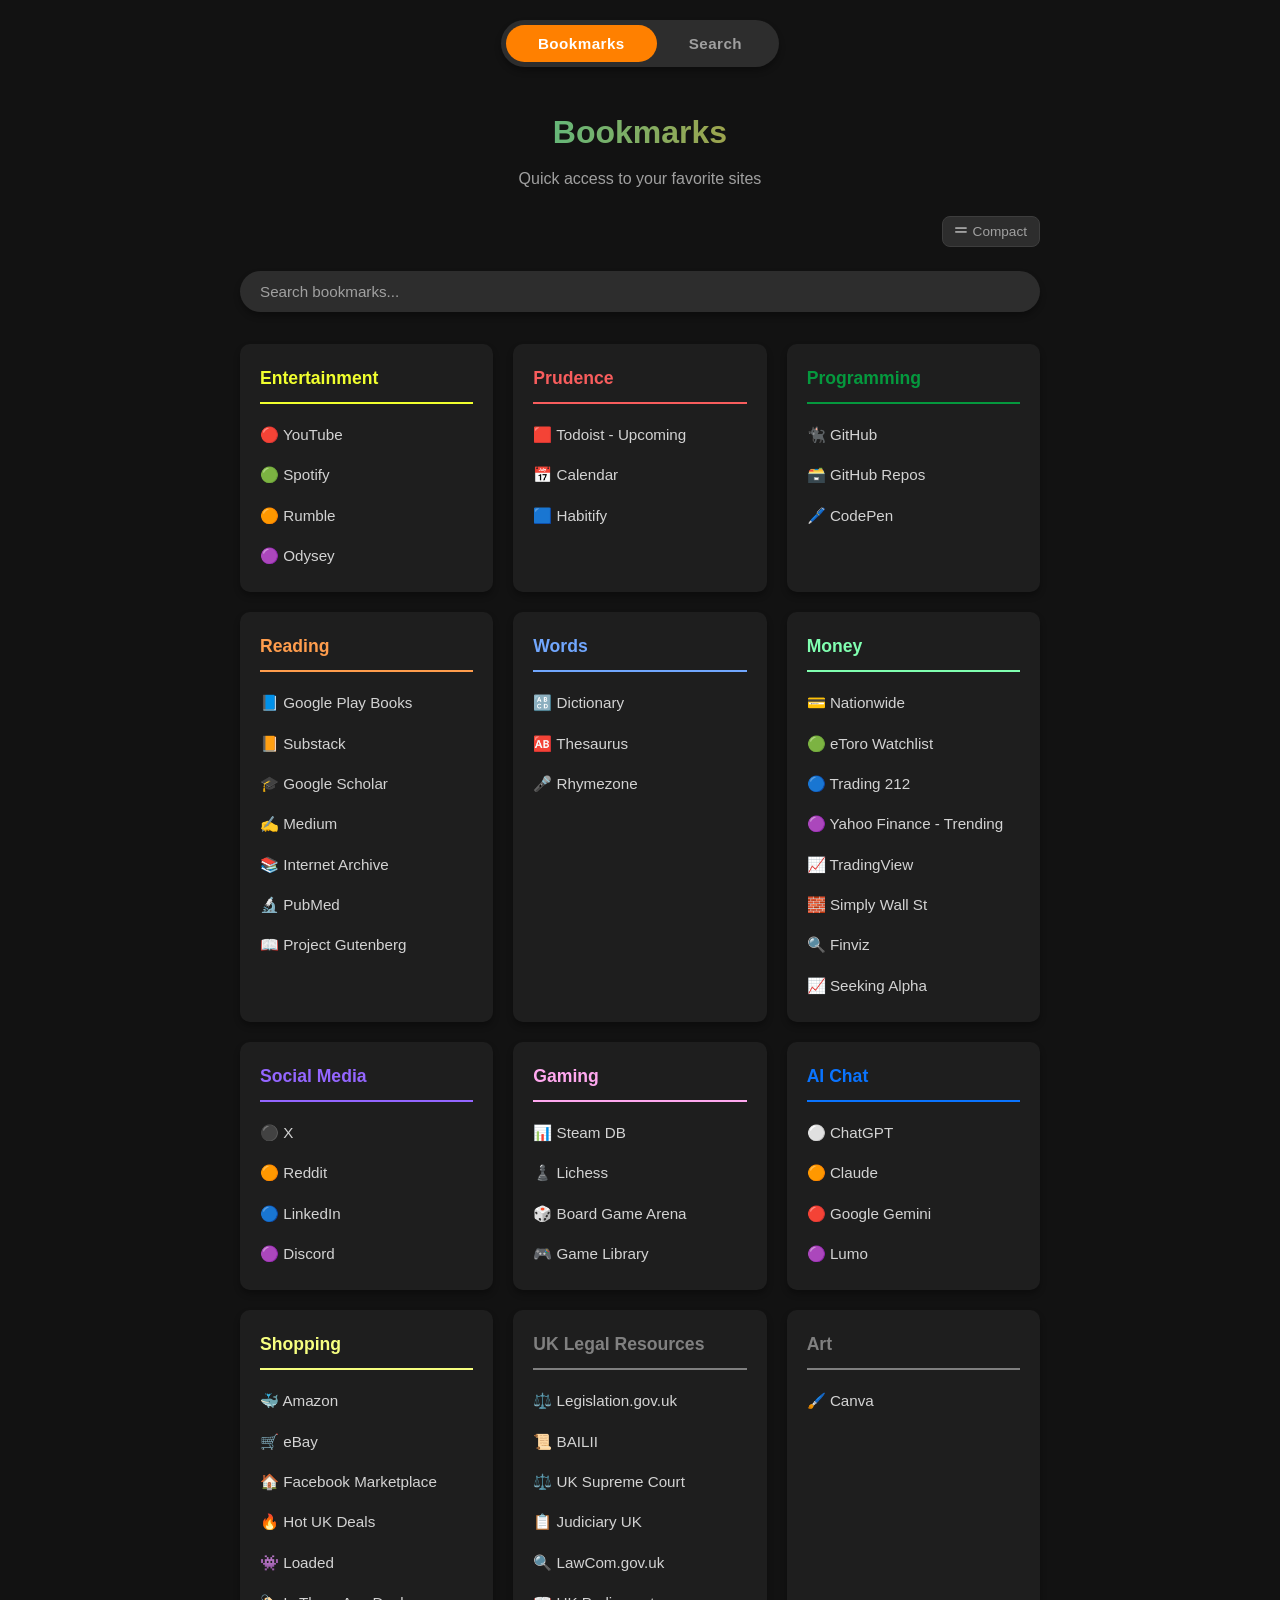
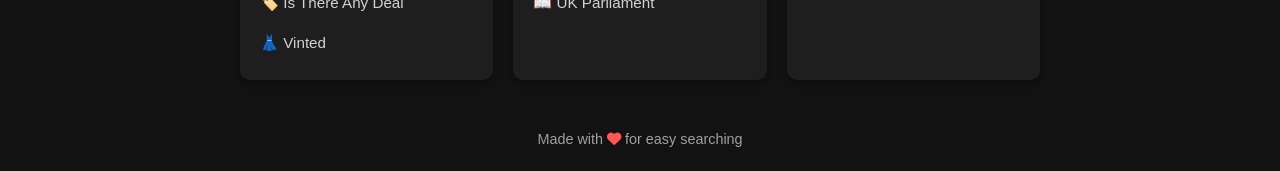
==== commit 1f3fc2ef: "MOAR sites" ====
--- a/index.html
+++ b/index.html
@@ -636,45 +636,65 @@
 
 // Bookmarks data
 const bookmarks = [
+    
     // Entertainment 
     { name: "🔴 YouTube", url: "https://www.youtube.com/", category: "Entertainment", tags: ["Entertainment", "Learning", "Video"] },
     { name: "🟢 Spotify", url: "https://open.spotify.com/", category: "Entertainment", tags: ["Entertainment", "Learning", "Podcast", "Music"] },
     { name: "🟠 Rumble", url: "https://rumble.com/", category: "Entertainment", tags: ["Entertainment", "Learning", "Podcast"] },
     { name: "🟣 Odysey", url: "https://odysee.com/", category: "Entertainment", tags: ["Entertainment", "Learning", "Podcast"] },
+   
     // Prudence 
-    { name: "✅ To Do - Upcoming", url: "https://app.todoist.com/app/upcoming", category: "Prudence", tags: ["Prudence", "Planning"] },
+    { name: "🟥 Todoist - Upcoming", url: "https://app.todoist.com/app/upcoming", category: "Prudence", tags: ["Prudence", "Planning"] },
     { name: "📅 Calendar", url: "https://calendar.google.com/calendar/u/0/r", category: "Prudence", tags: ["Prudence", "Planning"] },
-    { name: "✔️ Habitify", url: "https://app.habitify.me/journal/all-habits", category: "Prudence", tags: ["Prudence", "Planning"] },
+    { name: "🟦 Habitify", url: "https://app.habitify.me/journal/all-habits", category: "Prudence", tags: ["Prudence", "Planning"] },
+    
     // Programming 
     { name: "🐈‍⬛ GitHub", url: "https://github.com", category: "Programming", tags: ["development", "code", "repository", "version control", "git"] },
     { name: "🗃️ GitHub Repos", url: "https://github.com/kay-who-codes?tab=repositories", category: "Programming", tags: ["development", "code", "repository", "version control", "git"] },
     { name: "🖊️ CodePen", url: "https://codepen.io", category: "Programming", tags: ["development", "code", "frontend", "playground"] },
+   
     // Reading 
     { name: "📘 Google Play Books", url: "https://play.google.com/books", category: "Reading", tags: ["Learning", "reading", "books"] },
     { name: "📙 Substack", url: "https://substack.com/", category: "Reading", tags: ["Learning", "reading", "writing", "articles", "blogs"] },
+    { name: "🎓 Google Scholar", url: "https://scholar.google.com", category: "Reading", tags: ["Learning", "academic", "research", "papers", "journals"] },
+    { name: "✍️ Medium", url: "https://medium.com", category: "Reading", tags: ["Learning", "reading", "articles", "blogs", "writing"] },
+    { name: "📚 Internet Archive", url: "https://archive.org", category: "Reading", tags: ["Learning", "reading", "books", "digital library", "historical"] },
+    { name: "🔬 PubMed", url: "https://pubmed.ncbi.nlm.nih.gov", category: "Reading", tags: ["Learning", "medical", "research", "papers", "science"] },
+    { name: "📖 Project Gutenberg", url: "https://www.gutenberg.org", category: "Reading", tags: ["Learning", "reading", "books", "classics", "free ebooks"] },
+        
     // Words 
     { name: "🔠 Dictionary", url: "https://www.thefreedictionary.com/", category: "Words", tags: ["Learning", "words", "writing", "lyricism", "music"] },
-    { name: "↔️ Thesaurus", url: "https://www.thefreedictionary.com/", category: "Words", tags: ["Learning", "words", "writing", "lyricism", "music"] },
+    { name: "🆎 Thesaurus", url: "https://www.thefreedictionary.com/", category: "Words", tags: ["Learning", "words", "writing", "lyricism", "music"] },
     { name: "🎤 Rhymezone", url: "https://www.rhymezone.com/", category: "Words", tags: ["Learning", "words", "writing", "lyricism", "music"] },
+    
     // Money 
     { name: "💳 Nationwide", url: "https://www.nationwide.co.uk/", category: "Money", tags: ["money", "fiat"] },
-    { name: "📈 Yahoo Finance - Trending", url: "https://uk.finance.yahoo.com/markets/stocks/trending/", category: "Money", tags: ["Learning", "money", "investing", "fiat"] },
     { name: "🟢 eToro Watchlist", url: "https://www.etoro.com/watchlists", category: "Money", tags: ["Learning", "money", "investing", "fiat"] },
     { name: "🔵 Trading 212", url: "https://www.trading212.com/", category: "Money", tags: ["Learning", "money", "investing", "fiat"] },
+    { name: "🟣 Yahoo Finance - Trending", url: "https://uk.finance.yahoo.com/markets/stocks/trending/", category: "Money", tags: ["Learning", "money", "investing", "fiat"] },
+    { name: "📈 TradingView", url: "https://www.tradingview.com", category: "Money", tags: ["Learning", "money", "investing", "charts", "technical analysis", "stocks"] },
+    { name: "🧱 Simply Wall St", url: "https://simplywall.st", category: "Money", tags: ["Learning", "money", "investing", "stocks", "analysis", "visualization"] },
+    { name: "🔍 Finviz", url: "https://finviz.com", category: "Money", tags: ["Learning", "money", "investing", "stocks", "screener", "charts"] },
+    { name: "📈 Seeking Alpha", url: "https://seekingalpha.com/sectors", category: "Money", tags: ["Learning", "money", "investing", "stocks", "analysis", "articles"] },
+
     // Social Media
     { name: "⚫ X", url: "https://x.com", category: "Social Media", tags: ["social", "microblogging", "news"] },
     { name: "🟠 Reddit", url: "https://www.reddit.com", category: "Social Media", tags: ["social", "community", "forums", "discussion"] },
     { name: "🔵 LinkedIn", url: "https://www.linkedin.com", category: "Social Media", tags: ["social", "professional", "networking", "jobs"] },
     { name: "🟣 Discord", url: "https://discord.com", category: "Social Media", tags: ["social", "chat", "community", "voice"] },
+    
     // Gaming 
     { name: "📊 Steam DB", url: "https://steamdb.info/", category: "Gaming", tags: ["gaming", "learning", "statistics"] },
     { name: "♟️ Lichess", url: "http://lichess.org/", category: "Gaming", tags: ["gaming", "strategy", "multiplayer"] },
     { name: "🎲 Board Game Arena", url: "https://boardgamearena.com", category: "Gaming", tags: ["gaming", "Board Games", "multiplayer"] },
+    { name: "🎮 Game Library", url: "https://github.com/kay-who-codes/Game-Library", category: "Gaming", tags: ["gaming", "collection", "tracker", "web app"] },
+    
     // AI Chat 
     { name: "⚪ ChatGPT", url: "https://chat.openai.com", category: "AI Chat", tags: ["ai", "chatbot", "assistant", "openai"] },
     { name: "🟠 Claude", url: "https://claude.ai", category: "AI Chat", tags: ["ai", "chatbot", "assistant", "anthropic"] },
     { name: "🔴 Google Gemini", url: "https://gemini.google.com", category: "AI Chat", tags: ["ai", "chatbot", "assistant", "google"] },
     { name: "🟣 Lumo", url: "https://lumo.proton.me/u/0/", category: "AI Chat", tags: ["ai", "chatbot", "private", "assistant"] },
+    
     // Shopping 
     { name: "🐳 Amazon", url: "https://www.amazon.co.uk/", category: "Shopping", tags: ["shopping"] },
     { name: "🛒 eBay", url: "http://www.ebay.co.uk/", category: "Shopping", tags: ["shopping"] },
@@ -682,6 +702,16 @@
     { name: "🔥 Hot UK Deals", url: "http://hotukdeals.com/", category: "Shopping", tags: ["shopping"] },
     { name: "👾 Loaded", url: "http://loaded.com/", category: "Shopping", tags: ["shopping", "gaming"] },
     { name: "🏷️ Is There Any Deal", url: "https://isthereanydeal.com/deals/#filter:N4Iglgdg6ghmAuAbMBneIBc8BOBXApgL5A==", category: "Shopping", tags: ["shopping", "gaming"] },
+    { name: "👗 Vinted", url: "https://www.vinted.co.uk", category: "Shopping", tags: ["shopping", "Secondhand", "clothing", "fashion"] },
+
+    // UK Legal Resources
+    { name: "⚖️ Legislation.gov.uk", url: "https://www.legislation.gov.uk", category: "UK Legal Resources", tags: ["legal", "statutes", "acts", "primary legislation", "government"] },
+    { name: "📜 BAILII", url: "https://www.bailii.org", category: "UK Legal Resources", tags: ["legal", "case law", "judgments", "courts", "tribunals"] },
+    { name: "⚖️ UK Supreme Court", url: "https://www.supremecourt.uk", category: "UK Legal Resources", tags: ["legal", "case law", "judgments", "courts", "appeals"] },
+    { name: "📋 Judiciary UK", url: "https://www.judiciary.uk", category: "UK Legal Resources", tags: ["legal", "courts", "judgments", "sentencing", "guidance"] },
+    { name: "🔍 LawCom.gov.uk", url: "https://lawcom.gov.uk", category: "UK Legal Resources", tags: ["legal", "law reform", "reports", "consultations", "commission"] },
+    { name: "📖 UK Parliament", url: "https://www.parliament.uk/business/publications", category: "UK Legal Resources", tags: ["legal", "bills", "statutes", "parliamentary", "debates"] },
+    
     // Art 
     { name: "🖌️ Canva", url: "https://www.canva.com", category: "Art", tags: ["design", "graphics", "art"] }
 ];
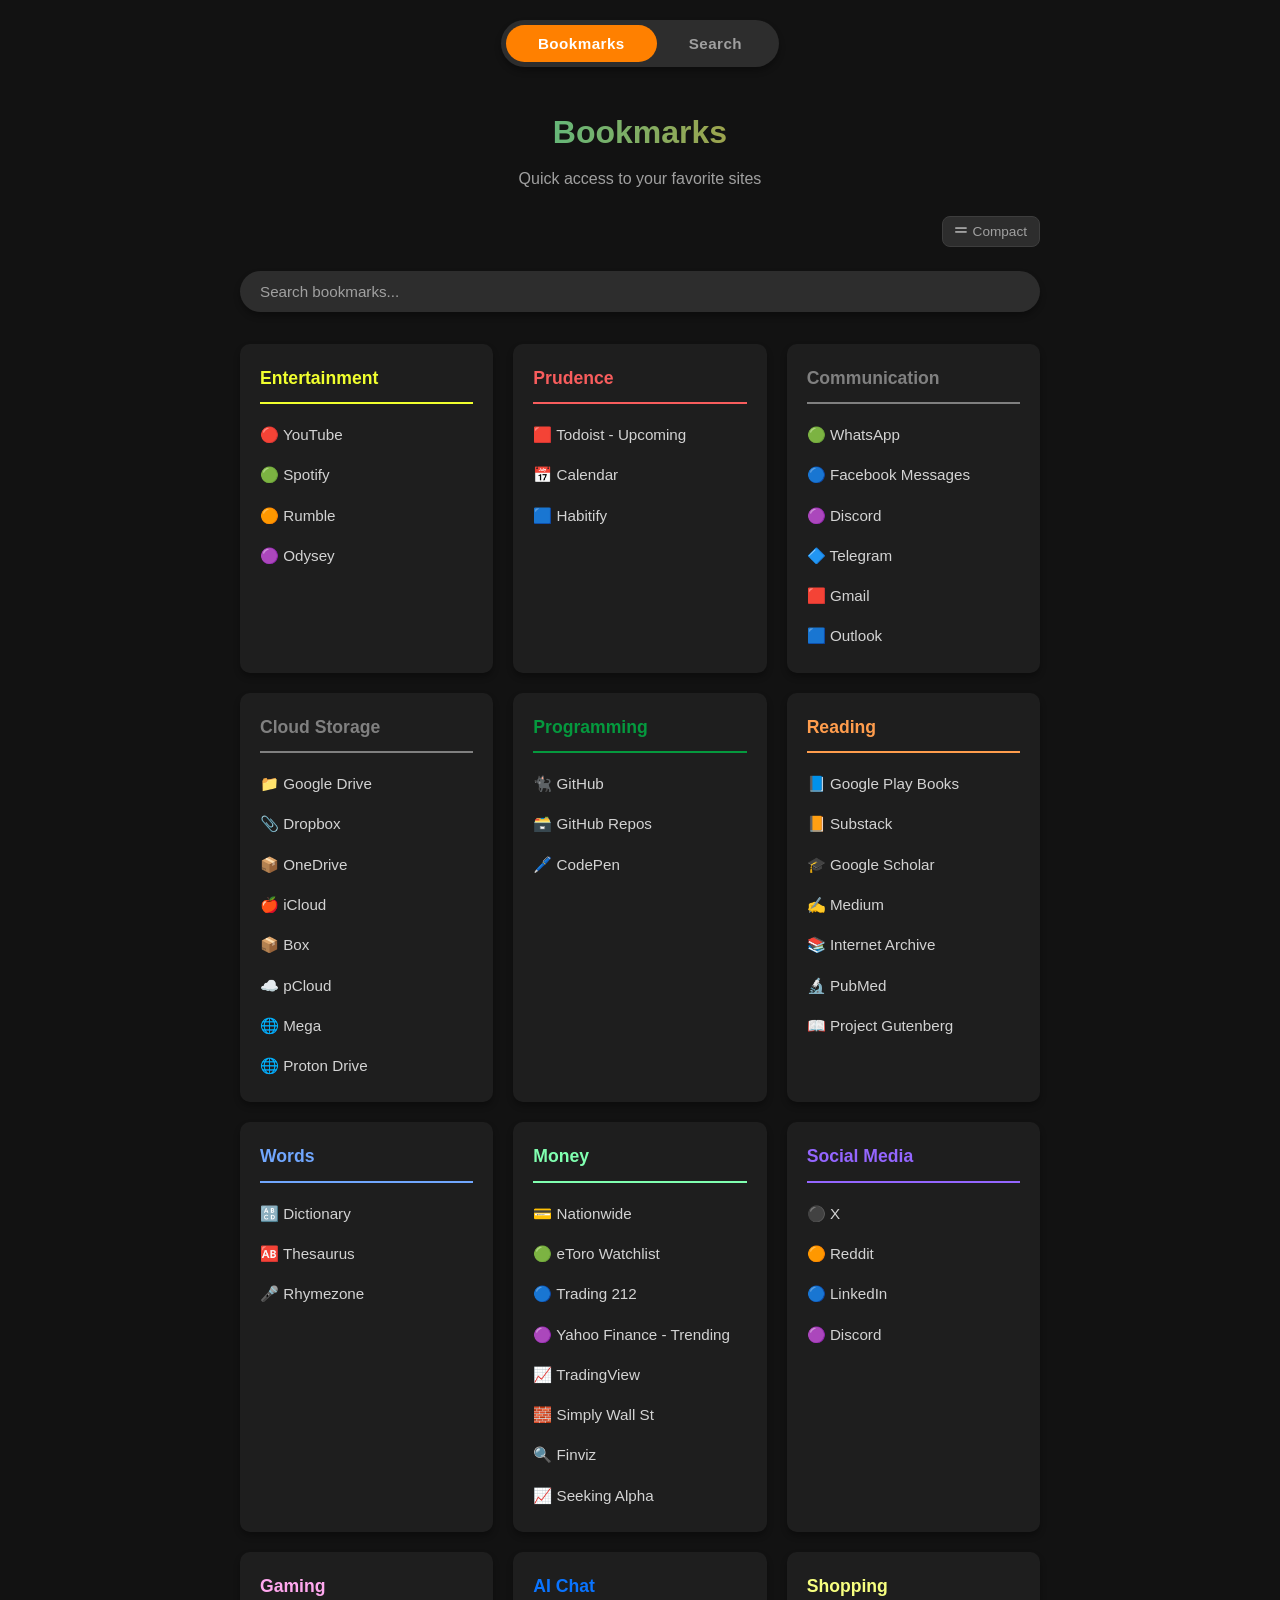
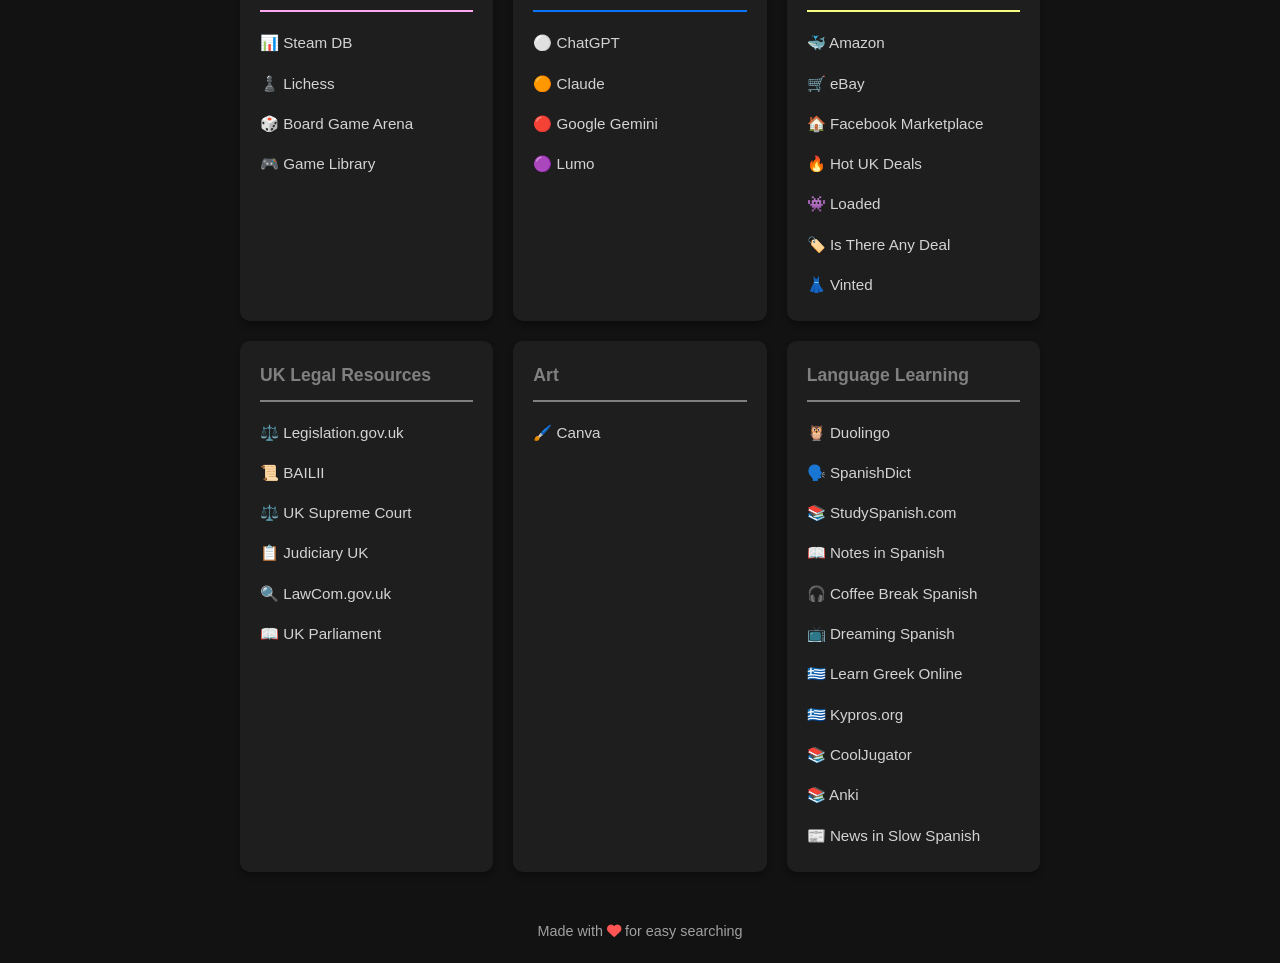
==== commit b278b56b: "Update index.html" ====
--- a/index.html
+++ b/index.html
@@ -647,6 +647,24 @@
     { name: "🟥 Todoist - Upcoming", url: "https://app.todoist.com/app/upcoming", category: "Prudence", tags: ["Prudence", "Planning"] },
     { name: "📅 Calendar", url: "https://calendar.google.com/calendar/u/0/r", category: "Prudence", tags: ["Prudence", "Planning"] },
     { name: "🟦 Habitify", url: "https://app.habitify.me/journal/all-habits", category: "Prudence", tags: ["Prudence", "Planning"] },
+
+    // Communication
+    { name: "🟢 WhatsApp", url: "https://web.whatsapp.com/", category: "Communication", tags: ["Messaging", "Chat", "Mobile"] },
+    { name: "🔵 Facebook Messages", url: "https://www.facebook.com/messages/", category: "Communication", tags: ["Messaging", "Chat", "Social"] },
+    { name: "🟣 Discord", url: "https://discord.com/app", category: "Communication", tags: ["Messaging", "Gaming", "Voice Chat", "Community"] },
+    { name: "🔷 Telegram", url: "https://web.telegram.org/", category: "Communication", tags: ["Messaging", "Chat", "Secure"] },
+    { name: "🟥 Gmail", url: "https://mail.google.com/", category: "Communication", tags: ["Email", "Work", "Personal"] },
+    { name: "🟦 Outlook", url: "https://outlook.live.com/", category: "Communication", tags: ["Email", "Work", "Calendar"] },
+
+    // Cloud Storage
+    { name: "📁 Google Drive", url: "https://drive.google.com/", category: "Cloud Storage", tags: ["Free: 15GB", "Integration", "Docs", "Photos"] },
+    { name: "📎 Dropbox", url: "https://www.dropbox.com/", category: "Cloud Storage", tags: ["Free: 2GB", "Sync", "Backup", "Business"] },
+    { name: "📦 OneDrive", url: "https://onedrive.live.com/", category: "Cloud Storage", tags: ["Free: 5GB", "Microsoft", "Office", "Windows"] },
+    { name: "🍎 iCloud", url: "https://www.icloud.com/", category: "Cloud Storage", tags: ["Free: 5GB", "Apple", "Photos", "Backup"] },
+    { name: "📦 Box", url: "https://www.box.com/", category: "Cloud Storage", tags: ["Free: 10GB", "Business", "Enterprise", "Collaboration"] },
+    { name: "☁️ pCloud", url: "https://www.pcloud.com/", category: "Cloud Storage", tags: ["Free: 10GB", "Encryption", "Lifetime Plans", "Privacy"] },
+    { name: "🌐 Mega", url: "https://mega.nz/", category: "Cloud Storage", tags: ["Free: 20GB", "Encrypted", "Privacy", "NZ"] },
+    { name: "🌐 Proton Drive", url: "https://proton.me/drive", category: "Cloud Storage", tags: ["Free: 1GB", "Encrypted", "Privacy", "Swiss"] },
     
     // Programming 
     { name: "🐈‍⬛ GitHub", url: "https://github.com", category: "Programming", tags: ["development", "code", "repository", "version control", "git"] },
@@ -713,7 +731,21 @@
     { name: "📖 UK Parliament", url: "https://www.parliament.uk/business/publications", category: "UK Legal Resources", tags: ["legal", "bills", "statutes", "parliamentary", "debates"] },
     
     // Art 
-    { name: "🖌️ Canva", url: "https://www.canva.com", category: "Art", tags: ["design", "graphics", "art"] }
+    { name: "🖌️ Canva", url: "https://www.canva.com", category: "Art", tags: ["design", "graphics", "art"] },
+
+    // Language Learning
+    { name: "🦉 Duolingo", url: "https://www.duolingo.com/", category: "Language Learning", tags: ["Free", "Spanish", "Greek", "Gamified", "Mobile"] },
+    { name: "🗣️ SpanishDict", url: "https://www.spanishdict.com/", category: "Language Learning", tags: ["Free", "Spanish", "Dictionary", "Conjugations", "Grammar"] },
+    { name: "📚 StudySpanish.com", url: "https://studyspanish.com/", category: "Language Learning", tags: ["Free/Paid", "Spanish", "Grammar", "Lessons"] },
+    { name: "📖 Notes in Spanish", url: "https://www.notesinspanish.com/", category: "Language Learning", tags: ["Free/Paid", "Spanish", "Podcast", "Real Conversations"] },
+    { name: "🎧 Coffee Break Spanish", url: "https://coffeebreaklanguages.com/coffeebreakspanish/", category: "Language Learning", tags: ["Free/Paid", "Spanish", "Podcast", "Beginner"] },
+    { name: "📺 Dreaming Spanish", url: "https://www.dreamingspanish.com/", category: "Language Learning", tags: ["Free/Paid", "Spanish", "Comprehensible Input", "Video"] },
+    { name: "🇬🇷 Learn Greek Online", url: "https://www.learngreekonline.com/", category: "Language Learning", tags: ["Free/Paid", "Greek", "Lessons", "Grammar"] },
+    { name: "🇬🇷 Kypros.org", url: "https://www.kypros.org/LearnGreek/", category: "Language Learning", tags: ["Free", "Greek", "Lessons", "Audio"] },
+    { name: "📚 CoolJugator", url: "https://cooljugator.com/", category: "Language Learning", tags: ["Free", "Spanish", "Greek", "Verb Conjugation"] },
+    { name: "📚 Anki", url: "https://apps.ankiweb.net/", category: "Language Learning", tags: ["Free", "Spanish", "Greek", "Flashcards", "SRS"] },,
+    { name: "📰 News in Slow Spanish", url: "https://www.newsinslowspanish.com/", category: "Language Learning", tags: ["Paid", "Spanish", "News", "Listening"] }
+    
 ];
 
 // Category colors
